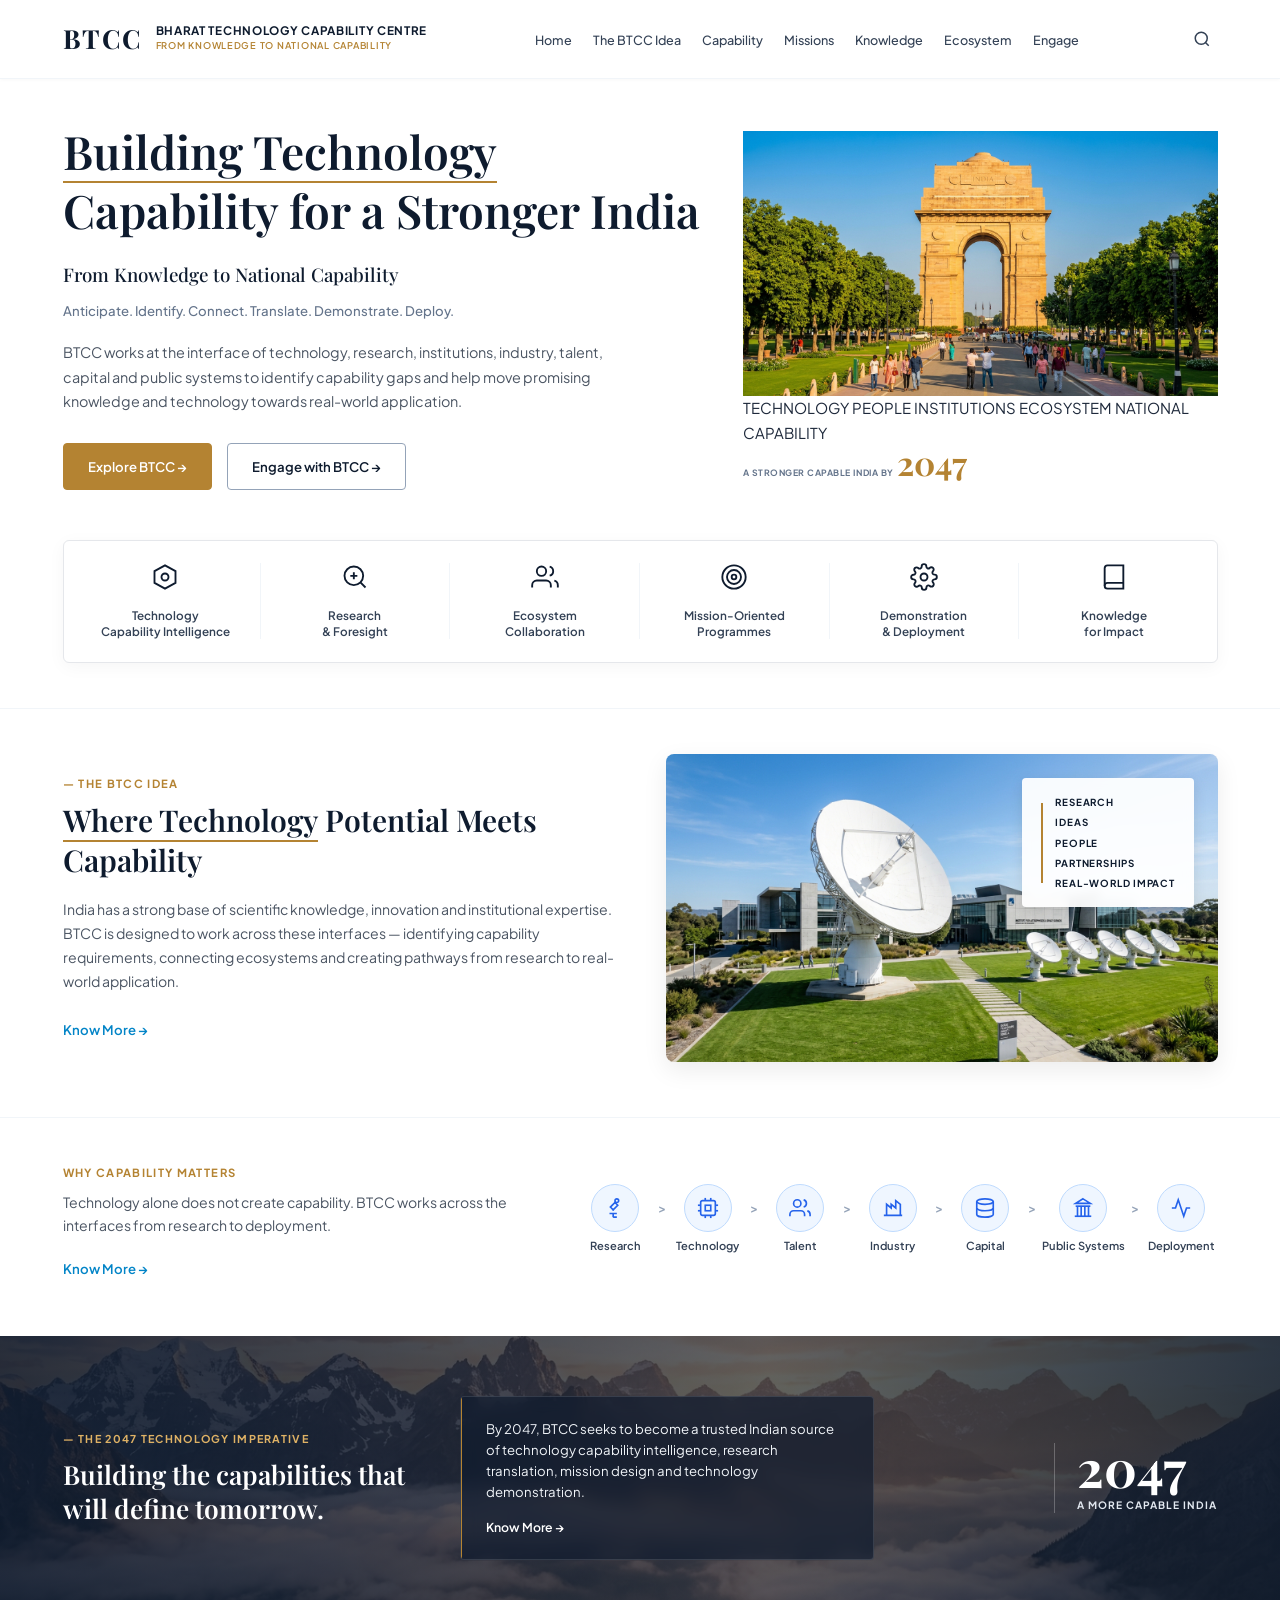
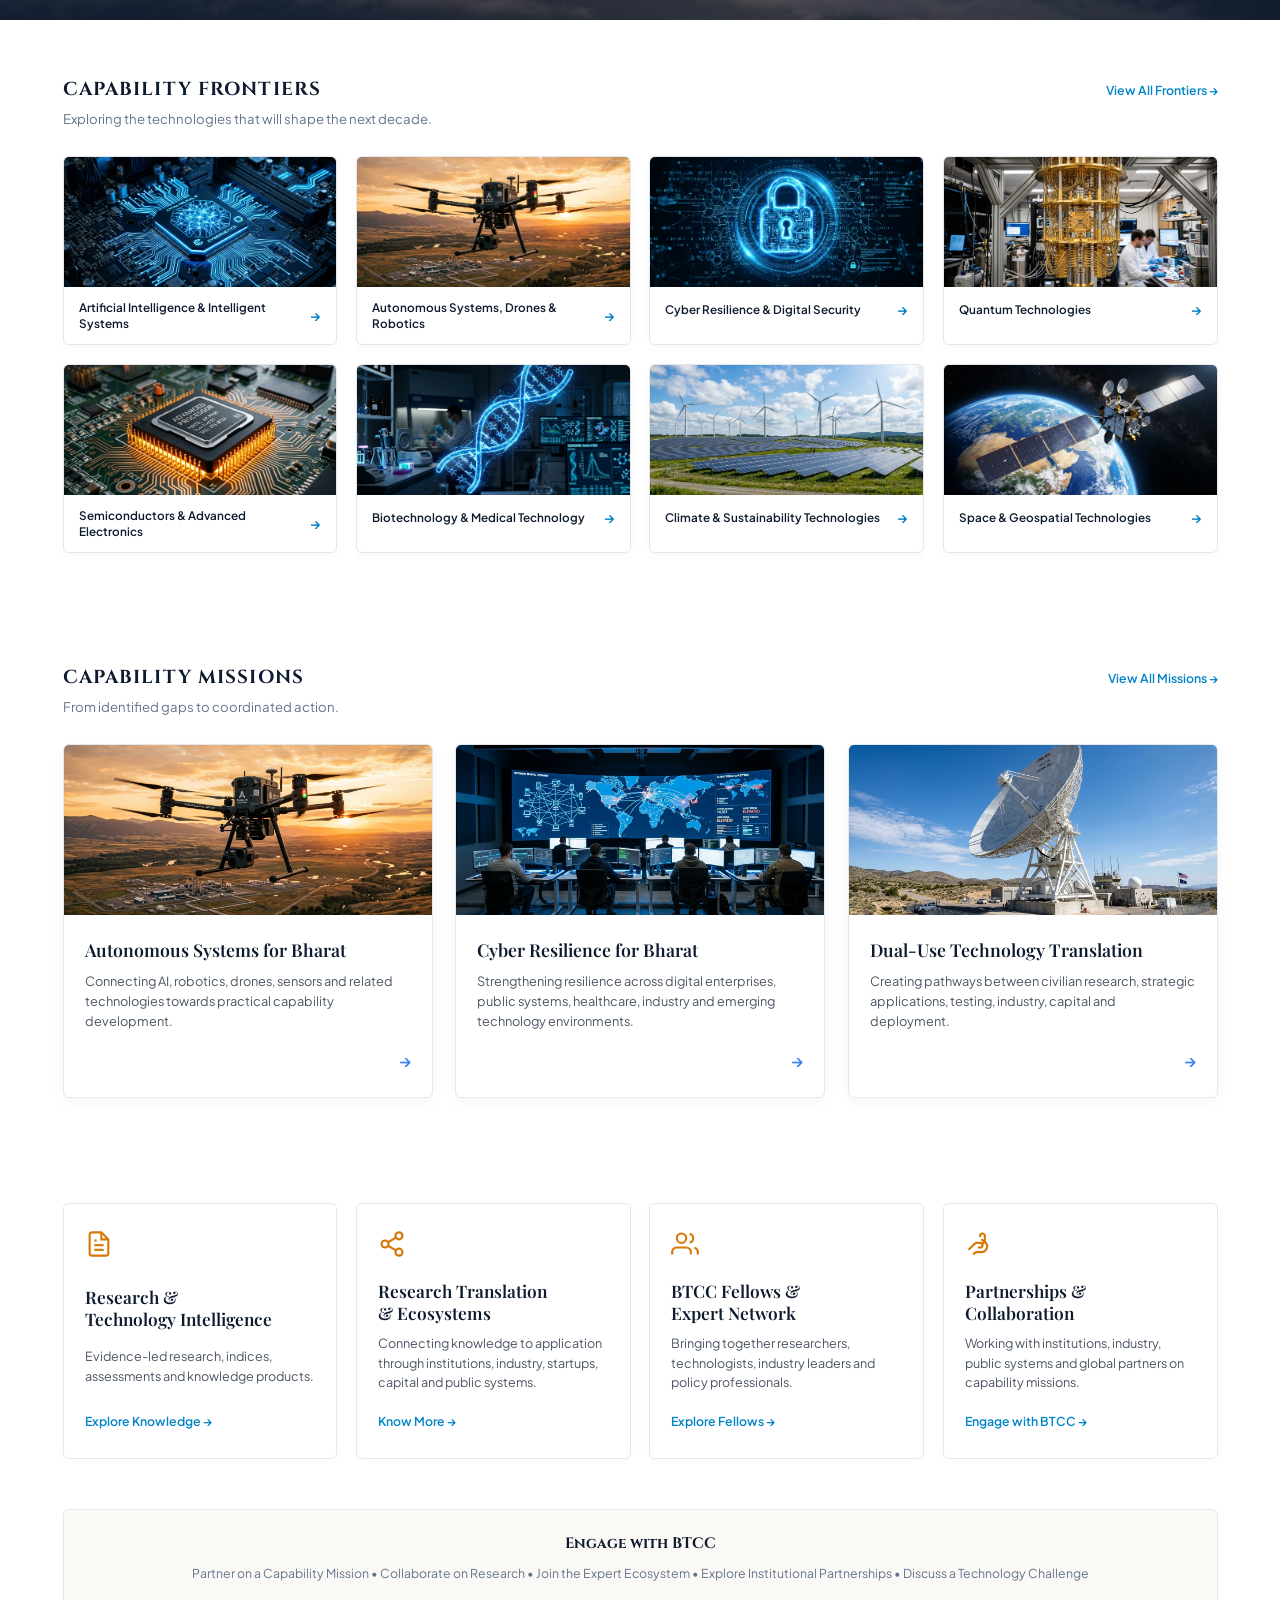
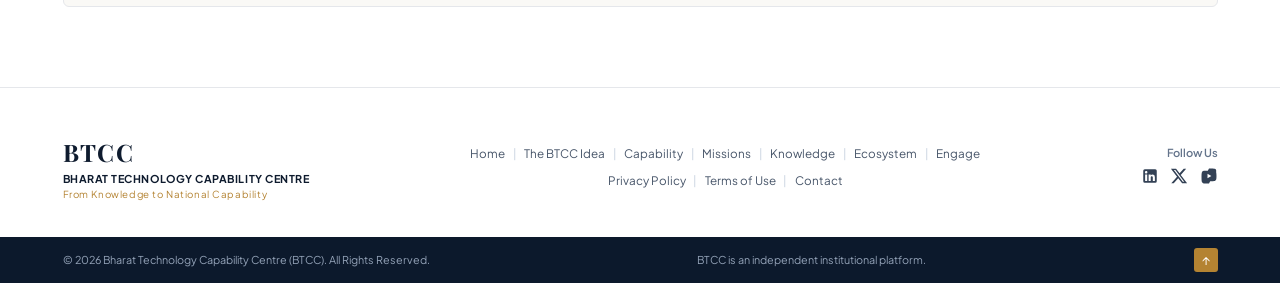
==== index.html @ 55f119c6 "seperate css files for all pages" ====
<!DOCTYPE html>
<html lang="en">
<head>
  <meta charset="UTF-8">
  <meta name="viewport" content="width=device-width, initial-scale=1.0">
  <title>Bharat Technology Capability Centre (BTCC) | From Knowledge to National Capability</title>
  
  <!-- Curated Institutional Typography matching reference theme -->
  <link rel="preconnect" href="https://fonts.googleapis.com">
  <link rel="preconnect" href="https://fonts.gstatic.com" crossorigin>
  <link href="https://fonts.googleapis.com/css2?family=Cinzel:wght@500;600;700&family=Playfair+Display:ital,wght@0,500;0,600;0,700;1,400&family=Plus+Jakarta+Sans:wght@300;400;500;600;700&display=swap" rel="stylesheet">
  
  <link rel="stylesheet" href="common.css">
  <link rel="stylesheet" href="home.css">
</head>
<body>


  <!-- Clean White Header matching reference -->
  <header class="theme-header" id="header">
    <div class="site-container header-layout">
      
      <!-- Brand Logo Left -->
      <a href="#hero" class="brand-box" aria-label="BTCC Home">
        <div class="brand-monogram">BTCC</div>
        <div class="brand-meta">
          <span class="meta-title">BHARAT TECHNOLOGY CAPABILITY CENTRE</span>
          <span class="meta-sub">FROM KNOWLEDGE TO NATIONAL CAPABILITY</span>
        </div>
      </a>

      <!-- Center Navigation -->
      <nav class="center-nav" aria-label="Main Navigation">
        <ul class="nav-links-row">
          <li><a href="index.html" class="theme-nav-item active">Home</a></li>
          <li><a href="idea.html" class="theme-nav-item">The BTCC Idea</a></li>
          <li><a href="capability.html" class="theme-nav-item">Capability</a></li>
          <li><a href="missions.html" class="theme-nav-item">Missions</a></li>
          <li><a href="knowledge.html" class="theme-nav-item">Knowledge</a></li>
          <li><a href="ecosystem.html" class="theme-nav-item">Ecosystem</a></li>
          <li><a href="engage.html" class="theme-nav-item">Engage</a></li>
        </ul>
      </nav>

      <!-- Search Trigger Icon Right -->
      <div class="header-search-icon" id="search-btn" title="Search">
        <svg width="18" height="18" viewBox="0 0 24 24" fill="none" stroke="currentColor" stroke-width="2"><circle cx="11" cy="11" r="8"></circle><line x1="21" y1="21" x2="16.65" y2="16.65"></line></svg>
      </div>

      <!-- Mobile Hamburger -->
      <button class="menu-hamburger" id="menu-hamburger" aria-label="Toggle menu">
        <span></span><span></span><span></span>
      </button>

    </div>
  </header>

  <!-- Mobile Drawer -->
  <div class="theme-mobile-drawer" id="mobile-drawer">
    <div class="drawer-header">
      <span class="drawer-logo">BTCC</span>
      <button class="drawer-close" id="drawer-close">&times;</button>
    </div>
    <ul class="drawer-nav">
      <li><a href="index.html">Home</a></li>
      <li><a href="idea.html">The BTCC Idea</a></li>
      <li><a href="capability.html">Capability</a></li>
      <li><a href="missions.html">Missions</a></li>
      <li><a href="knowledge.html">Knowledge</a></li>
      <li><a href="ecosystem.html">Ecosystem</a></li>
      <li><a href="engage.html">Engage</a></li>
    </ul>
  </div>

  <main>

    <!-- ================================================================= -->
    <!-- HERO SECTION (matching reference layout with India Gate visual) -->
    <!-- ================================================================= -->
    <section class="theme-hero" id="hero">
      <div class="site-container hero-split-grid">
        
        <!-- Left Hero Copy -->
        <div class="hero-left-pane">
          <h1 class="hero-title-main">
            <span class="title-line-underlined">Building Technology</span>
            <span class="title-line-second">Capability for a Stronger India</span>
          </h1>

          <div class="hero-theme-subtitle">
            From Knowledge to National Capability
          </div>

          <div class="hero-theme-verbs">
            Anticipate. Identify. Connect. Translate. Demonstrate. Deploy.
          </div>

          <p class="hero-theme-copy">
            BTCC works at the interface of technology, research, institutions, industry, talent, capital and public systems to identify capability gaps and help move promising knowledge and technology towards real-world application.
          </p>

          <div class="hero-theme-buttons">
            <a href="#btcc-idea" class="btn-theme-gold">Explore BTCC &rarr;</a>
            <a href="#engage" class="btn-theme-outline">Engage with BTCC &rarr;</a>
          </div>
        </div>

        <!-- Right Hero Monument with 2047 Badge Overlay -->
        <div class="hero-right-pane">
          <div class="monument-image-wrapper">
            <img src="assets/hero_india_gate.jpg" alt="India Gate New Delhi in warm sunlight" class="monument-img" />
            
            <!-- Exact overlay from screenshot -->
            <div class="monument-stat-overlay">
              <div class="stat-pillars-col">
                <span>TECHNOLOGY</span>
                <span>PEOPLE</span>
                <span>INSTITUTIONS</span>
                <span>ECOSYSTEM</span>
                <span>NATIONAL CAPABILITY</span>
              </div>
              <div class="stat-gold-divider"></div>
              <div class="stat-2047-col">
                <span class="stat-sub-text">A STRONGER CAPABLE INDIA BY</span>
                <span class="stat-year-number">2047</span>
              </div>
            </div>

          </div>
        </div>

      </div>
    </section>

    <!-- ================================================================= -->
    <!-- 6 ICON PILLARS STRIP (White card strip below hero) -->
    <!-- ================================================================= -->
    <section class="pillars-strip-section">
      <div class="site-container">
        <div class="pillars-strip-card">
          
          <div class="strip-node">
            <div class="node-icon">
              <!-- Hexagon Intelligence Icon -->
              <svg width="28" height="28" viewBox="0 0 24 24" fill="none" stroke="currentColor" stroke-width="1.6"><polygon points="12 2 21 7 21 17 12 22 3 17 3 7 12 2"></polygon><circle cx="12" cy="12" r="3"></circle></svg>
            </div>
            <div class="node-caption">Technology<br>Capability Intelligence</div>
          </div>

          <div class="strip-node">
            <div class="node-icon">
              <!-- Search & Foresight Icon -->
              <svg width="28" height="28" viewBox="0 0 24 24" fill="none" stroke="currentColor" stroke-width="1.6"><circle cx="11" cy="11" r="8"></circle><line x1="21" y1="21" x2="16.65" y2="16.65"></line><path d="M11 8v6M8 11h6"></path></svg>
            </div>
            <div class="node-caption">Research<br>&amp; Foresight</div>
          </div>

          <div class="strip-node">
            <div class="node-icon">
              <!-- Ecosystem Collaboration Icon -->
              <svg width="28" height="28" viewBox="0 0 24 24" fill="none" stroke="currentColor" stroke-width="1.6"><path d="M17 21v-2a4 4 0 0 0-4-4H5a4 4 0 0 0-4 4v2"></path><circle cx="9" cy="7" r="4"></circle><path d="M23 21v-2a4 4 0 0 0-3-3.87"></path><path d="M16 3.13a4 4 0 0 1 0 7.75"></path></svg>
            </div>
            <div class="node-caption">Ecosystem<br>Collaboration</div>
          </div>

          <div class="strip-node">
            <div class="node-icon">
              <!-- Mission-Oriented Icon -->
              <svg width="28" height="28" viewBox="0 0 24 24" fill="none" stroke="currentColor" stroke-width="1.6"><circle cx="12" cy="12" r="10"></circle><circle cx="12" cy="12" r="6"></circle><circle cx="12" cy="12" r="2"></circle></svg>
            </div>
            <div class="node-caption">Mission-Oriented<br>Programmes</div>
          </div>

          <div class="strip-node">
            <div class="node-icon">
              <!-- Demonstration & Deployment Icon -->
              <svg width="28" height="28" viewBox="0 0 24 24" fill="none" stroke="currentColor" stroke-width="1.6"><circle cx="12" cy="12" r="3"></circle><path d="M19.4 15a1.65 1.65 0 0 0 .33 1.82l.06.06a2 2 0 0 1 0 2.83 2 2 0 0 1-2.83 0l-.06-.06a1.65 1.65 0 0 0-1.82-.33 1.65 1.65 0 0 0-1 1.51V21a2 2 0 0 1-2 2 2 2 0 0 1-2-2v-.09A1.65 1.65 0 0 0 9 19.4a1.65 1.65 0 0 0-1.82.33l-.06.06a2 2 0 0 1-2.83 0 2 2 0 0 1 0-2.83l.06-.06a1.65 1.65 0 0 0 .33-1.82 1.65 1.65 0 0 0-1.51-1H3a2 2 0 0 1-2-2 2 2 0 0 1 2-2h.09A1.65 1.65 0 0 0 4.6 9a1.65 1.65 0 0 0-.33-1.82l-.06-.06a2 2 0 0 1 0-2.83 2 2 0 0 1 2.83 0l.06.06a1.65 1.65 0 0 0 1.82.33H9a1.65 1.65 0 0 0 1-1.51V3a2 2 0 0 1 2-2 2 2 0 0 1 2 2v.09a1.65 1.65 0 0 0 1 1.51 1.65 1.65 0 0 0 1.82-.33l.06-.06a2 2 0 0 1 2.83 0 2 2 0 0 1 0 2.83l-.06.06a1.65 1.65 0 0 0-.33 1.82V9a1.65 1.65 0 0 0 1.51 1H21a2 2 0 0 1 2 2 2 2 0 0 1-2 2h-.09a1.65 1.65 0 0 0-1.51 1z"></path></svg>
            </div>
            <div class="node-caption">Demonstration<br>&amp; Deployment</div>
          </div>

          <div class="strip-node">
            <div class="node-icon">
              <!-- Knowledge for Impact Icon -->
              <svg width="28" height="28" viewBox="0 0 24 24" fill="none" stroke="currentColor" stroke-width="1.6"><path d="M4 19.5A2.5 2.5 0 0 1 6.5 17H20"></path><path d="M6.5 2H20v20H6.5A2.5 2.5 0 0 1 4 19.5v-15A2.5 2.5 0 0 1 6.5 2z"></path></svg>
            </div>
            <div class="node-caption">Knowledge<br>for Impact</div>
          </div>

        </div>
      </div>
    </section>

    <!-- ================================================================= -->
    <!-- THE BTCC IDEA (matching reference layout with Observatory image) -->
    <!-- ================================================================= -->
    <section class="theme-idea-section" id="btcc-idea">
      <div class="site-container idea-split-grid">
        
        <div class="idea-text-side">
          <div class="theme-section-tag">— THE BTCC IDEA</div>
          
          <h2 class="idea-heading">
            <span class="idea-heading-underlined">Where Technology</span> Potential Meets Capability
          </h2>

          <p class="idea-description">
            India has a strong base of scientific knowledge, innovation and institutional expertise. BTCC is designed to work across these interfaces — identifying capability requirements, connecting ecosystems and creating pathways from research to real-world application.
          </p>

          <a href="#why-capability-matters" class="link-know-more">Know More &rarr;</a>
        </div>

        <div class="idea-visual-side">
          <div class="observatory-wrapper">
            <img src="assets/idea_observatory.jpg" alt="Research observatory satellite dish" class="observatory-img" />
            
            <div class="observatory-labels-card">
              <div class="labels-gold-line"></div>
              <div class="labels-list">
                <span>RESEARCH</span>
                <span>IDEAS</span>
                <span>PEOPLE</span>
                <span>PARTNERSHIPS</span>
                <span>REAL-WORLD IMPACT</span>
              </div>
            </div>

          </div>
        </div>

      </div>
    </section>

    <!-- ================================================================= -->
    <!-- WHY CAPABILITY MATTERS & THE CAPABILITY CHAIN -->
    <!-- ================================================================= -->
    <section class="theme-capability-matters" id="why-capability-matters">
      <div class="site-container matters-split-grid">
        
        <div class="matters-left-side">
          <div class="theme-section-tag">WHY CAPABILITY MATTERS</div>
          <p class="matters-statement">
            Technology alone does not create capability. BTCC works across the interfaces from research to deployment.
          </p>
          <a href="#imperative-2047" class="link-know-more">Know More &rarr;</a>
        </div>

        <div class="matters-right-side">
          <div class="capability-chain-row">
            
            <div class="chain-circle-item">
              <div class="circle-badge">
                <!-- Research Microscope -->
                <svg width="22" height="22" viewBox="0 0 24 24" fill="none" stroke="#2563EB" stroke-width="1.8"><path d="M6 18h8M10 22h4M10 18v4M9 14h2M12 6l3 3-5 5-3-3 5-5z"></path><circle cx="14" cy="4" r="2"></circle></svg>
              </div>
              <span class="circle-label">Research</span>
            </div>

            <div class="chain-chevron">&gt;</div>

            <div class="chain-circle-item">
              <div class="circle-badge">
                <!-- Technology Chip -->
                <svg width="22" height="22" viewBox="0 0 24 24" fill="none" stroke="#2563EB" stroke-width="1.8"><rect x="4" y="4" width="16" height="16" rx="2"></rect><rect x="9" y="9" width="6" height="6"></rect><line x1="9" y1="1" x2="9" y2="4"></line><line x1="15" y1="1" x2="15" y2="4"></line><line x1="9" y1="20" x2="9" y2="23"></line><line x1="15" y1="20" x2="15" y2="23"></line><line x1="20" y1="9" x2="23" y2="9"></line><line x1="20" y1="15" x2="23" y2="15"></line><line x1="1" y1="9" x2="4" y2="9"></line><line x1="1" y1="15" x2="4" y2="15"></line></svg>
              </div>
              <span class="circle-label">Technology</span>
            </div>

            <div class="chain-chevron">&gt;</div>

            <div class="chain-circle-item">
              <div class="circle-badge">
                <!-- Talent Group -->
                <svg width="22" height="22" viewBox="0 0 24 24" fill="none" stroke="#2563EB" stroke-width="1.8"><path d="M17 21v-2a4 4 0 0 0-4-4H5a4 4 0 0 0-4 4v2"></path><circle cx="9" cy="7" r="4"></circle><path d="M23 21v-2a4 4 0 0 0-3-3.87"></path><path d="M16 3.13a4 4 0 0 1 0 7.75"></path></svg>
              </div>
              <span class="circle-label">Talent</span>
            </div>

            <div class="chain-chevron">&gt;</div>

            <div class="chain-circle-item">
              <div class="circle-badge">
                <!-- Industry Factory -->
                <svg width="22" height="22" viewBox="0 0 24 24" fill="none" stroke="#2563EB" stroke-width="1.8"><path d="M2 20h20M5 20V8l5 4V8l5 4V4l5 4v12"></path></svg>
              </div>
              <span class="circle-label">Industry</span>
            </div>

            <div class="chain-chevron">&gt;</div>

            <div class="chain-circle-item">
              <div class="circle-badge">
                <!-- Capital Coins -->
                <svg width="22" height="22" viewBox="0 0 24 24" fill="none" stroke="#2563EB" stroke-width="1.8"><ellipse cx="12" cy="5" rx="9" ry="3"></ellipse><path d="M21 12c0 1.66-4 3-9 3s-9-1.34-9-3"></path><path d="M3 5v14c0 1.66 4 3 9 3s9-1.34 9-3V5"></path></svg>
              </div>
              <span class="circle-label">Capital</span>
            </div>

            <div class="chain-chevron">&gt;</div>

            <div class="chain-circle-item">
              <div class="circle-badge">
                <!-- Public Systems Pillars -->
                <svg width="22" height="22" viewBox="0 0 24 24" fill="none" stroke="#2563EB" stroke-width="1.8"><line x1="3" y1="21" x2="21" y2="21"></line><line x1="4" y1="10" x2="20" y2="10"></line><polygon points="12 2 20 7 4 7"></polygon><line x1="6" y1="10" x2="6" y2="21"></line><line x1="10" y1="10" x2="10" y2="21"></line><line x1="14" y1="10" x2="14" y2="21"></line><line x1="18" y1="10" x2="18" y2="21"></line></svg>
              </div>
              <span class="circle-label">Public Systems</span>
            </div>

            <div class="chain-chevron">&gt;</div>

            <div class="chain-circle-item">
              <div class="circle-badge">
                <!-- Deployment Growth -->
                <svg width="22" height="22" viewBox="0 0 24 24" fill="none" stroke="#2563EB" stroke-width="1.8"><path d="M22 12h-4l-3 9L9 3l-3 9H2"></path></svg>
              </div>
              <span class="circle-label">Deployment</span>
            </div>

          </div>
        </div>

      </div>
    </section>

    <!-- ================================================================= -->
    <!-- THE 2047 TECHNOLOGY IMPERATIVE BANNER (Mountain Panorama) -->
    <!-- ================================================================= -->
    <section class="theme-imperative-banner" id="imperative-2047" style="background-image: url('assets/mountain_horizon.jpg');">
      <div class="banner-dark-overlay"></div>
      
      <div class="site-container imperative-banner-content">
        
        <div class="banner-left-content">
          <div class="banner-tag">— THE 2047 TECHNOLOGY IMPERATIVE</div>
          <h2 class="banner-heading">
            Building the capabilities that will define tomorrow.
          </h2>
        </div>

        <div class="banner-center-card">
          <div class="card-gold-accent"></div>
          <div class="card-text-inner">
            <p>
              By 2047, BTCC seeks to become a trusted Indian source of technology capability intelligence, research translation, mission design and technology demonstration.
            </p>
            <a href="#capability-frontiers" class="banner-know-more">Know More &rarr;</a>
          </div>
        </div>

        <div class="banner-right-stat">
          <div class="stat-vertical-sep"></div>
          <div class="stat-text-box">
            <div class="big-2047">2047</div>
            <div class="sub-2047">A MORE CAPABLE INDIA</div>
          </div>
        </div>

      </div>
    </section>

    <!-- ================================================================= -->
    <!-- CAPABILITY FRONTIERS (8 Horizontal Cards matching reference) -->
    <!-- ================================================================= -->
    <section class="theme-frontiers-section" id="capability-frontiers">
      <div class="site-container">
        
        <div class="section-title-row">
          <div>
            <h2 class="section-main-title">CAPABILITY FRONTIERS</h2>
            <div class="section-main-subtitle">Exploring the technologies that will shape the next decade.</div>
          </div>
          <a href="#capability-missions" class="view-all-link">View All Frontiers &rarr;</a>
        </div>

        <div class="frontiers-scroll-grid">
          
          <div class="frontier-thumb-card">
            <div class="thumb-frame">
              <img src="assets/frontier_ai.jpg" alt="AI & Intelligent Systems" />
            </div>
            <a href="#engage" class="thumb-title">
              <span>Artificial Intelligence &amp; Intelligent Systems</span>
              <span class="arr">&rarr;</span>
            </a>
          </div>

          <div class="frontier-thumb-card">
            <div class="thumb-frame">
              <img src="assets/mission_drone.jpg" alt="Autonomous Systems, Drones & Robotics" />
            </div>
            <a href="#engage" class="thumb-title">
              <span>Autonomous Systems, Drones &amp; Robotics</span>
              <span class="arr">&rarr;</span>
            </a>
          </div>

          <div class="frontier-thumb-card">
            <div class="thumb-frame">
              <img src="assets/frontier_cyber.jpg" alt="Cyber Resilience & Digital Security" />
            </div>
            <a href="#engage" class="thumb-title">
              <span>Cyber Resilience &amp; Digital Security</span>
              <span class="arr">&rarr;</span>
            </a>
          </div>

          <div class="frontier-thumb-card">
            <div class="thumb-frame">
              <img src="assets/frontier_quantum.jpg" alt="Quantum Technologies" />
            </div>
            <a href="#engage" class="thumb-title">
              <span>Quantum Technologies</span>
              <span class="arr">&rarr;</span>
            </a>
          </div>

          <div class="frontier-thumb-card">
            <div class="thumb-frame">
              <img src="assets/frontier_semiconductor.jpg" alt="Semiconductors & Advanced Electronics" />
            </div>
            <a href="#engage" class="thumb-title">
              <span>Semiconductors &amp; Advanced Electronics</span>
              <span class="arr">&rarr;</span>
            </a>
          </div>

          <div class="frontier-thumb-card">
            <div class="thumb-frame">
              <img src="assets/frontier_biotech.jpg" alt="Biotechnology & Medical Technology" />
            </div>
            <a href="#engage" class="thumb-title">
              <span>Biotechnology &amp; Medical Technology</span>
              <span class="arr">&rarr;</span>
            </a>
          </div>

          <div class="frontier-thumb-card">
            <div class="thumb-frame">
              <img src="assets/frontier_climate.jpg" alt="Climate & Sustainability Technologies" />
            </div>
            <a href="#engage" class="thumb-title">
              <span>Climate &amp; Sustainability Technologies</span>
              <span class="arr">&rarr;</span>
            </a>
          </div>

          <div class="frontier-thumb-card">
            <div class="thumb-frame">
              <img src="assets/frontier_space.jpg" alt="Space & Geospatial Technologies" />
            </div>
            <a href="#engage" class="thumb-title">
              <span>Space &amp; Geospatial Technologies</span>
              <span class="arr">&rarr;</span>
            </a>
          </div>

        </div>

      </div>
    </section>

    <!-- ================================================================= -->
    <!-- CAPABILITY MISSIONS (3 Photo Cards matching reference) -->
    <!-- ================================================================= -->
    <section class="theme-missions-section" id="capability-missions">
      <div class="site-container">
        
        <div class="section-title-row">
          <div>
            <h2 class="section-main-title">CAPABILITY MISSIONS</h2>
            <div class="section-main-subtitle">From identified gaps to coordinated action.</div>
          </div>
          <a href="#engage" class="view-all-link">View All Missions &rarr;</a>
        </div>

        <div class="missions-trio-grid">
          
          <div class="mission-large-card">
            <div class="mission-card-image">
              <img src="assets/mission_drone.jpg" alt="Autonomous Systems for Bharat" />
            </div>
            <div class="mission-card-content">
              <h3 class="mission-card-title">Autonomous Systems for Bharat</h3>
              <p class="mission-card-text">
                Connecting AI, robotics, drones, sensors and related technologies towards practical capability development.
              </p>
              <div class="mission-card-arrow">&rarr;</div>
            </div>
          </div>

          <div class="mission-large-card">
            <div class="mission-card-image">
              <img src="assets/mission_cyber.jpg" alt="Cyber Resilience for Bharat" />
            </div>
            <div class="mission-card-content">
              <h3 class="mission-card-title">Cyber Resilience for Bharat</h3>
              <p class="mission-card-text">
                Strengthening resilience across digital enterprises, public systems, healthcare, industry and emerging technology environments.
              </p>
              <div class="mission-card-arrow">&rarr;</div>
            </div>
          </div>

          <div class="mission-large-card">
            <div class="mission-card-image">
              <img src="assets/mission_dual_use.jpg" alt="Dual-Use Technology Translation" />
            </div>
            <div class="mission-card-content">
              <h3 class="mission-card-title">Dual-Use Technology Translation</h3>
              <p class="mission-card-text">
                Creating pathways between civilian research, strategic applications, testing, industry, capital and deployment.
              </p>
              <div class="mission-card-arrow">&rarr;</div>
            </div>
          </div>

        </div>

      </div>
    </section>

    <!-- ================================================================= -->
    <!-- 4 INSTITUTIONAL FEATURE CARDS (Bottom White Cards matching reference) -->
    <!-- ================================================================= -->
    <section class="theme-four-features-section" id="research-intelligence">
      <div class="site-container">
        <div class="four-features-grid">
          
          <div class="feature-box">
            <div class="feature-icon">
              <!-- Document Icon -->
              <svg width="28" height="28" viewBox="0 0 24 24" fill="none" stroke="#D97706" stroke-width="1.8"><path d="M14 2H6a2 2 0 0 0-2 2v16a2 2 0 0 0 2 2h12a2 2 0 0 0 2-2V8z"></path><polyline points="14 2 14 8 20 8"></polyline><line x1="16" y1="13" x2="8" y2="13"></line><line x1="16" y1="17" x2="8" y2="17"></line><polyline points="10 9 9 9 8 9"></polyline></svg>
            </div>
            <h3 class="feature-title">Research &amp;<br>Technology Intelligence</h3>
            <p class="feature-desc">Evidence-led research, indices, assessments and knowledge products.</p>
            <a href="#engage" class="feature-link">Explore Knowledge &rarr;</a>
          </div>

          <div class="feature-box">
            <div class="feature-icon">
              <!-- Network Icon -->
              <svg width="28" height="28" viewBox="0 0 24 24" fill="none" stroke="#D97706" stroke-width="1.8"><circle cx="18" cy="5" r="3"></circle><circle cx="6" cy="12" r="3"></circle><circle cx="18" cy="19" r="3"></circle><line x1="8.59" y1="13.51" x2="15.42" y2="17.49"></line><line x1="15.41" y1="6.51" x2="8.59" y2="10.49"></line></svg>
            </div>
            <h3 class="feature-title">Research Translation<br>&amp; Ecosystems</h3>
            <p class="feature-desc">Connecting knowledge to application through institutions, industry, startups, capital and public systems.</p>
            <a href="#engage" class="feature-link">Know More &rarr;</a>
          </div>

          <div class="feature-box" id="fellows">
            <div class="feature-icon">
              <!-- Fellows Group Icon -->
              <svg width="28" height="28" viewBox="0 0 24 24" fill="none" stroke="#D97706" stroke-width="1.8"><path d="M17 21v-2a4 4 0 0 0-4-4H5a4 4 0 0 0-4 4v2"></path><circle cx="9" cy="7" r="4"></circle><path d="M23 21v-2a4 4 0 0 0-3-3.87"></path><path d="M16 3.13a4 4 0 0 1 0 7.75"></path></svg>
            </div>
            <h3 class="feature-title">BTCC Fellows &amp;<br>Expert Network</h3>
            <p class="feature-desc">Bringing together researchers, technologists, industry leaders and policy professionals.</p>
            <a href="#engage" class="feature-link">Explore Fellows &rarr;</a>
          </div>

          <div class="feature-box" id="partnerships">
            <div class="feature-icon">
              <!-- Handshake Icon -->
              <svg width="28" height="28" viewBox="0 0 24 24" fill="none" stroke="#D97706" stroke-width="1.8"><path d="M11 15h2a2 2 0 1 0 0-4h-3c-.6 0-1.1.2-1.4.6L3 17"></path><path d="m7 21 1.6-1.4c.3-.4.8-.6 1.4-.6h4c2.8 0 5-2.2 5-5v0c0-1.7-.8-3.2-2.2-4.1L14 8"></path><path d="m15 12 1.4-1.4c.4-.3.6-.8.6-1.4V5a2 2 0 1 0-4 0v1"></path></svg>
            </div>
            <h3 class="feature-title">Partnerships &amp;<br>Collaboration</h3>
            <p class="feature-desc">Working with institutions, industry, public systems and global partners on capability missions.</p>
            <a href="#engage" class="feature-link">Engage with BTCC &rarr;</a>
          </div>

        </div>
      </div>
    </section>

    <!-- Institutional Engagement Anchor -->
    <section id="engage" class="site-container engage-anchor-section">
      <div class="engage-anchor-card">
        <h3 class="engage-anchor-title">Engage with BTCC</h3>
        <p class="engage-anchor-sub">Partner on a Capability Mission • Collaborate on Research • Join the Expert Ecosystem • Explore Institutional Partnerships • Discuss a Technology Challenge</p>
      </div>
    </section>

  </main>

  <!-- ================================================================= -->
  <!-- MASTER FOOTER matching reference design -->
  <!-- ================================================================= -->
  <footer class="theme-footer">
    
    <div class="site-container footer-main-body">
      
      <!-- Footer Brand Left -->
      <div class="footer-left-col">
        <div class="footer-logo">BTCC</div>
        <div class="footer-name">BHARAT TECHNOLOGY CAPABILITY CENTRE</div>
        <div class="footer-tag">From Knowledge to National Capability</div>
      </div>

      <!-- Footer Nav Center -->
      <div class="footer-center-col">
        <div class="footer-links-row-top">
          <a href="index.html">Home</a>
          <span class="sep">|</span>
          <a href="idea.html">The BTCC Idea</a>
          <span class="sep">|</span>
          <a href="capability.html">Capability</a>
          <span class="sep">|</span>
          <a href="missions.html">Missions</a>
          <span class="sep">|</span>
          <a href="knowledge.html">Knowledge</a>
          <span class="sep">|</span>
          <a href="ecosystem.html">Ecosystem</a>
          <span class="sep">|</span>
          <a href="engage.html">Engage</a>
        </div>
        <div class="footer-links-row-sub">
          <a href="#hero">Privacy Policy</a>
          <span class="sep">|</span>
          <a href="#hero">Terms of Use</a>
          <span class="sep">|</span>
          <a href="#engage">Contact</a>
        </div>
      </div>

      <!-- Follow Us Right -->
      <div class="footer-right-col">
        <span class="follow-label">Follow Us</span>
        <div class="social-icons-row">
          <a href="#" aria-label="LinkedIn"><svg width="18" height="18" viewBox="0 0 24 24" fill="currentColor"><path d="M19 3a2 2 0 0 1 2 2v14a2 2 0 0 1-2 2H5a2 2 0 0 1-2-2V5a2 2 0 0 1 2-2h14m-.5 15.5v-5.3a3.26 3.26 0 0 0-3.26-3.26c-.85 0-1.84.52-2.28 1.3v-1.11h-2.79v8.37h2.79v-4.93c0-.77.62-1.4 1.39-1.4a1.4 1.4 0 0 1 1.4 1.4v4.93h2.75M6.88 8.56a1.68 1.68 0 0 0 1.68-1.68c0-.93-.75-1.69-1.68-1.69a1.69 1.69 0 0 0-1.69 1.69c0 .93.76 1.68 1.69 1.68m1.39 9.94v-8.37H5.5v8.37h2.77z"/></svg></a>
          <a href="#" aria-label="X"><svg width="18" height="18" viewBox="0 0 24 24" fill="currentColor"><path d="M18.244 2.25h3.308l-7.227 8.26 8.502 11.24H16.17l-5.214-6.817L4.99 21.75H1.68l7.73-8.835L1.254 2.25H8.08l4.713 6.231zm-1.161 17.52h1.833L7.084 4.126H5.117z"/></svg></a>
          <a href="#" aria-label="YouTube"><svg width="18" height="18" viewBox="0 0 24 24" fill="currentColor"><path d="M10 15l5.19-3L10 9v6m11.56-7.83c.13.47.22 1.1.28 1.9.07.8.1 1.49.1 2.09L22 12c0 2.19-.16 3.8-.44 4.83-.25.9-.83 1.48-1.73 1.73-.47.13-1.33.22-2.65.28-1.3.07-2.49.1-3.59.1L12 22c-4.19 0-6.8-.16-7.83-.44-.9-.25-1.48-.83-1.73-1.73-.13-.47-.22-1.1-.28-1.9-.07-.8-.1-1.49-.1-2.09L2 12c0-2.19.16-3.8.44-4.83.25-.9.83-1.48 1.73-1.73.47-.13 1.33-.22 2.65-.28 1.3-.07 2.49-.1 3.59-.1L12 2c4.19 0 6.8.16 7.83.44.9.25 1.48.83 1.73 1.73z"/></svg></a>
        </div>
      </div>

    </div>

    <!-- Dark Bottom Strip matching reference -->
    <div class="footer-dark-strip">
      <div class="site-container dark-strip-inner">
        <div class="copyright-tag">&copy; 2026 Bharat Technology Capability Centre (BTCC). All Rights Reserved.</div>
        <div class="disclaimer-tag">BTCC is an independent institutional platform.</div>
        <button id="back-top" class="scroll-up-btn" aria-label="Back to top">&uarr;</button>
      </div>
    </div>

  </footer>

  <script src="script.js"></script>
</body>
</html>
---- common.css ----
/* ==========================================================================
   BHARAT TECHNOLOGY CAPABILITY CENTRE (BTCC)
   common.css — Global Institutional Design System, Header, and Footer
   ========================================================================== */

:root {
  --primary-navy: #0e1b2e;
  --secondary-navy: #152744;
  --accent-gold: #b48332;
  --accent-gold-dark: #996c22;
  --accent-gold-light: #dfb265;
  
  --bg-page: #ffffff;
  --bg-soft-ivory: #faf9f6;
  --bg-card: #ffffff;
  --bg-dark-footer: #0c192c;

  --text-dark: #1e293b;
  --text-muted: #4b5563;
  --text-light-muted: #6b7280;
  --text-blue-link: #0284c7;

  --border-light: #e5e7eb;
  --border-subtle: #f0f2f5;

  --font-serif: 'Playfair Display', Georgia, serif;
  --font-display: 'Cinzel', 'Playfair Display', serif;
  --font-sans: 'Plus Jakarta Sans', -apple-system, BlinkMacSystemFont, 'Segoe UI', Roboto, sans-serif;

  --site-max-w: 1200px;
}

*, *::before, *::after {
  box-sizing: border-box;
  margin: 0;
  padding: 0;
}

html {
  font-size: 15px;
  scroll-behavior: smooth;
  -webkit-font-smoothing: antialiased;
}

body {
  font-family: var(--font-sans);
  color: var(--text-dark);
  background-color: var(--bg-page);
  line-height: 1.65;
  overflow-x: hidden;
}

a {
  color: inherit;
  text-decoration: none;
  transition: all 0.2s ease;
}

img {
  display: block;
  max-width: 100%;
}

ul, ol {
  list-style: none;
}

button {
  font-family: inherit;
  background: none;
  border: none;
  cursor: pointer;
}

.site-container {
  width: 100%;
  max-width: var(--site-max-w);
  margin-left: auto;
  margin-right: auto;
  padding-left: 1.5rem;
  padding-right: 1.5rem;
}

/* --------------------------------------------------------------------------
   TYPOGRAPHY & SECTION UTILITIES
   -------------------------------------------------------------------------- */
.section-padded {
  padding: 4.5rem 0;
}

.section-padded-sm {
  padding: 3rem 0;
}

.section-title-wrapper {
  text-align: center;
  margin-bottom: 2.5rem;
}

.pre-heading,
.section-tag,
.theme-section-tag {
  font-size: 0.75rem;
  font-weight: 700;
  letter-spacing: 0.12em;
  color: var(--accent-gold);
  text-transform: uppercase;
  margin-bottom: 0.65rem;
}

.main-heading {
  font-family: var(--font-serif);
  font-size: 2.25rem;
  font-weight: 600;
  color: var(--primary-navy);
  line-height: 1.25;
  margin-bottom: 1rem;
}

.body-lead {
  font-size: 1.05rem;
  line-height: 1.7;
  color: var(--text-muted);
}

.body-desc {
  font-size: 0.95rem;
  line-height: 1.65;
  color: var(--text-muted);
}

.underlined-title {
  display: inline-block;
  position: relative;
  padding-bottom: 4px;
}

.underlined-title::after {
  content: "";
  position: absolute;
  bottom: 0;
  left: 0;
  width: 100%;
  height: 2px;
  background-color: var(--accent-gold);
}

/* Buttons */
.theme-btn-primary,
.btn-theme-gold {
  background-color: var(--accent-gold);
  color: #ffffff !important;
  padding: 0.75rem 1.6rem;
  font-size: 0.88rem;
  font-weight: 600;
  border-radius: 4px;
  display: inline-flex;
  align-items: center;
  justify-content: center;
  gap: 6px;
  border: 1px solid var(--accent-gold);
  cursor: pointer;
  transition: all 0.2s ease;
}

.theme-btn-primary:hover,
.btn-theme-gold:hover {
  background-color: var(--accent-gold-dark);
  border-color: var(--accent-gold-dark);
}

.theme-btn-secondary,
.btn-theme-outline {
  background-color: transparent;
  color: var(--primary-navy);
  border: 1px solid #94a3b8;
  padding: 0.75rem 1.6rem;
  font-size: 0.88rem;
  font-weight: 600;
  border-radius: 4px;
  display: inline-flex;
  align-items: center;
  justify-content: center;
  gap: 6px;
  cursor: pointer;
  transition: all 0.2s ease;
}

.theme-btn-secondary:hover,
.btn-theme-outline:hover {
  border-color: var(--primary-navy);
  color: var(--primary-navy);
}

/* --------------------------------------------------------------------------
   INSTITUTIONAL HEADER
   -------------------------------------------------------------------------- */
.theme-header {
  background-color: #ffffff;
  border-bottom: 1px solid #f1f5f9;
  position: sticky;
  top: 0;
  z-index: 100;
  box-shadow: 0 1px 4px rgba(0, 0, 0, 0.03);
}

.header-layout {
  display: flex;
  align-items: center;
  justify-content: space-between;
  height: 78px;
}

.brand-box {
  display: flex;
  align-items: center;
  gap: 0.85rem;
}

.brand-monogram {
  font-family: var(--font-serif);
  font-size: 1.75rem;
  font-weight: 700;
  letter-spacing: 0.06em;
  color: var(--primary-navy);
  line-height: 1;
}

.brand-meta {
  display: flex;
  flex-direction: column;
}

.meta-title {
  font-size: 0.78rem;
  font-weight: 700;
  letter-spacing: 0.06em;
  color: var(--primary-navy);
  line-height: 1.2;
}

.meta-sub {
  font-size: 0.62rem;
  color: var(--accent-gold);
  letter-spacing: 0.08em;
  font-weight: 600;
}

.center-nav {
  display: flex;
  align-items: center;
}

.nav-links-row {
  display: flex;
  align-items: center;
  gap: 1.4rem;
  list-style: none;
}

.theme-nav-item {
  font-size: 0.84rem;
  font-weight: 500;
  color: #334155;
  padding: 0.5rem 0;
  position: relative;
}

.theme-nav-item:hover {
  color: var(--primary-navy);
}

.theme-nav-item.active {
  color: var(--primary-navy);
  font-weight: 600;
}

.theme-nav-item.active::after {
  content: "";
  position: absolute;
  bottom: 0;
  left: 0;
  right: 0;
  height: 2px;
  background-color: var(--accent-gold);
}

.header-search-icon {
  color: #334155;
  cursor: pointer;
  display: flex;
  align-items: center;
  justify-content: center;
  padding: 6px;
  border-radius: 50%;
  transition: all 0.2s;
}

.header-search-icon:hover {
  color: var(--accent-gold);
}

.menu-hamburger {
  display: none;
  flex-direction: column;
  gap: 4px;
  padding: 6px;
}

.menu-hamburger span {
  width: 22px;
  height: 2px;
  background-color: #334155;
}

/* Mobile Drawer */
.theme-mobile-drawer {
  position: fixed;
  inset: 0;
  z-index: 200;
  background-color: #ffffff;
  display: flex;
  flex-direction: column;
  padding: 1.5rem;
  transform: translateX(100%);
  transition: transform 0.25s ease;
  overflow-y: auto;
}

.theme-mobile-drawer.open {
  transform: translateX(0);
}

.drawer-header {
  display: flex;
  align-items: center;
  justify-content: space-between;
  border-bottom: 1px solid var(--border-light);
  padding-bottom: 1rem;
  margin-bottom: 1rem;
}

.drawer-logo {
  font-family: var(--font-serif);
  font-size: 1.5rem;
  font-weight: 700;
  color: var(--primary-navy);
}

.drawer-close {
  font-size: 1.8rem;
  color: #334155;
  cursor: pointer;
}

.drawer-nav {
  display: flex;
  flex-direction: column;
  gap: 1rem;
}

.drawer-nav a {
  font-size: 1rem;
  font-weight: 500;
  color: #334155;
}

.drawer-nav a.active {
  color: var(--accent-gold);
  font-weight: 700;
}

/* --------------------------------------------------------------------------
   MASTER FOOTER
   -------------------------------------------------------------------------- */
.theme-footer {
  background-color: #ffffff;
  border-top: 1px solid var(--border-light);
  margin-top: 2rem;
  padding-top: 45px;
}

.footer-main-body {
  display: flex;
  align-items: center;
  justify-content: space-between;
  flex-wrap: wrap;
  gap: 2rem;
  padding-bottom: 35px;
}

.footer-left-col {
  display: flex;
  flex-direction: column;
}

.footer-logo {
  font-family: var(--font-serif);
  font-size: 1.6rem;
  font-weight: 700;
  color: var(--primary-navy);
  letter-spacing: 0.06em;
}

.footer-name {
  font-size: 0.72rem;
  font-weight: 700;
  color: var(--primary-navy);
  letter-spacing: 0.05em;
  line-height: 1.2;
}

.footer-tag {
  font-size: 0.65rem;
  color: var(--accent-gold);
  letter-spacing: 0.06em;
}

.footer-center-col {
  display: flex;
  flex-direction: column;
  align-items: center;
  gap: 0.5rem;
  font-size: 0.78rem;
  color: #475569;
}

.footer-links-row-top,
.footer-links-row-sub {
  display: flex;
  align-items: center;
  flex-wrap: wrap;
  gap: 0.5rem;
}

.footer-center-col a:hover {
  color: var(--primary-navy);
}

.footer-center-col .sep {
  color: #cbd5e1;
}

.footer-right-col {
  display: flex;
  flex-direction: column;
  align-items: flex-end;
  gap: 0.4rem;
}

.follow-label {
  font-size: 0.74rem;
  font-weight: 600;
  color: #64748b;
}

.social-icons-row {
  display: flex;
  align-items: center;
  gap: 0.75rem;
  color: #334155;
}

.social-icons-row a:hover {
  color: var(--accent-gold);
}

/* Dark Bottom Strip */
.footer-dark-strip {
  background-color: var(--bg-dark-footer);
  color: #94a3b8;
  padding: 0.75rem 0;
  font-size: 0.72rem;
}

.dark-strip-inner {
  display: flex;
  align-items: center;
  justify-content: space-between;
}

.scroll-up-btn {
  background-color: var(--accent-gold);
  color: #ffffff;
  border-radius: 3px;
  width: 24px;
  height: 24px;
  display: inline-flex;
  align-items: center;
  justify-content: center;
  font-size: 0.85rem;
  cursor: pointer;
}

/* Responsive Header & Footer */
@media (max-width: 900px) {
  .center-nav,
  .header-search-icon {
    display: none;
  }
  .menu-hamburger {
    display: flex;
  }
  .footer-main-body {
    flex-direction: column;
    align-items: flex-start;
  }
  .footer-right-col {
    align-items: flex-start;
  }
}

@media (max-width: 600px) {
  .dark-strip-inner {
    flex-direction: column;
    gap: 0.5rem;
    align-items: flex-start;
  }
}
---- home.css ----
/* ==========================================================================
   home.css — Styles for BTCC Home Page (index.html)
   ========================================================================== */

/* --------------------------------------------------------------------------
   01. HERO SECTION (India Gate Visual)
   -------------------------------------------------------------------------- */
.theme-hero {
  background-color: #ffffff;
  padding-top: 45px;
  padding-bottom: 50px;
}

.hero-split-grid {
  display: grid;
  grid-template-columns: 1.15fr 0.85fr;
  gap: 2.5rem;
  align-items: center;
}

.hero-title-main {
  font-family: var(--font-serif);
  font-size: clamp(2.3rem, 3.6vw, 3.1rem);
  font-weight: 600;
  line-height: 1.2;
  color: var(--primary-navy);
  margin-bottom: 1.4rem;
}

.title-line-underlined {
  display: inline-block;
  position: relative;
  padding-bottom: 4px;
}

.title-line-underlined::after {
  content: "";
  position: absolute;
  bottom: 0;
  left: 0;
  width: 100%;
  height: 2px;
  background-color: var(--accent-gold);
}

.title-line-second {
  display: block;
}

.hero-theme-subtitle {
  font-family: var(--font-serif);
  font-size: 1.25rem;
  font-weight: 500;
  color: var(--primary-navy);
  margin-bottom: 0.6rem;
}

.hero-theme-verbs {
  font-size: 0.88rem;
  font-weight: 500;
  color: #64748b;
  margin-bottom: 1.25rem;
}

.hero-theme-copy {
  font-size: 0.96rem;
  line-height: 1.7;
  color: var(--text-muted);
  max-width: 540px;
  margin-bottom: 2rem;
}

.hero-theme-buttons {
  display: flex;
  align-items: center;
  gap: 1rem;
}

.hero-visual-col {
  position: relative;
}

.hero-image-frame {
  position: relative;
  border-radius: 6px;
  overflow: hidden;
  box-shadow: 0 10px 30px rgba(0, 0, 0, 0.08);
}

.hero-image-frame img {
  width: 100%;
  height: auto;
  display: block;
}

.stat-overlay-card {
  position: absolute;
  bottom: -20px;
  left: 30px;
  background-color: #ffffff;
  border-radius: 4px;
  box-shadow: 0 8px 24px rgba(0, 0, 0, 0.12);
  display: flex;
  align-items: center;
  gap: 1rem;
  padding: 1rem 1.4rem;
  border: 1px solid var(--border-light);
}

.stat-gold-badge {
  background-color: var(--accent-gold);
  color: #ffffff;
  width: 38px;
  height: 38px;
  border-radius: 50%;
  display: flex;
  align-items: center;
  justify-content: center;
}

.stat-content {
  display: flex;
  flex-direction: column;
}

.stat-sub-text {
  font-size: 0.58rem;
  font-weight: 700;
  letter-spacing: 0.06em;
  color: #64748b;
  line-height: 1.2;
}

.stat-year-number {
  font-family: var(--font-serif);
  font-size: 2.2rem;
  font-weight: 700;
  color: var(--accent-gold);
  line-height: 1;
  margin-top: 2px;
}

/* --------------------------------------------------------------------------
   02. SIX ICON PILLARS STRIP
   -------------------------------------------------------------------------- */
.pillars-strip-section {
  padding-bottom: 45px;
}

.pillars-strip-card {
  background-color: #ffffff;
  border: 1px solid var(--border-light);
  border-radius: 6px;
  box-shadow: 0 4px 18px rgba(0, 0, 0, 0.04);
  display: grid;
  grid-template-columns: repeat(6, 1fr);
  padding: 1.5rem 0.5rem;
}

.strip-node {
  display: flex;
  flex-direction: column;
  align-items: center;
  text-align: center;
  padding: 0 0.75rem;
  border-right: 1px solid #f1f5f9;
}

.strip-node:last-child {
  border-right: none;
}

.node-icon {
  color: var(--primary-navy);
  margin-bottom: 0.65rem;
}

.node-caption {
  font-size: 0.78rem;
  font-weight: 600;
  color: #334155;
  line-height: 1.35;
}

/* --------------------------------------------------------------------------
   03. THE BTCC IDEA SECTION
   -------------------------------------------------------------------------- */
.theme-idea-section {
  padding-top: 45px;
  padding-bottom: 55px;
  border-top: 1px solid #f1f5f9;
}

.idea-split-grid {
  display: grid;
  grid-template-columns: 1fr 1fr;
  gap: 3.5rem;
  align-items: center;
}

.idea-heading {
  font-family: var(--font-serif);
  font-size: 2rem;
  font-weight: 600;
  color: var(--primary-navy);
  line-height: 1.25;
  margin-bottom: 1.25rem;
}

.idea-heading-underlined {
  display: inline-block;
  position: relative;
  padding-bottom: 2px;
}

.idea-heading-underlined::after {
  content: "";
  position: absolute;
  bottom: 0;
  left: 0;
  width: 100%;
  height: 2px;
  background-color: var(--accent-gold);
}

.idea-description {
  font-size: 0.94rem;
  line-height: 1.7;
  color: var(--text-muted);
  margin-bottom: 1.5rem;
}

.link-know-more {
  display: inline-flex;
  align-items: center;
  gap: 4px;
  font-size: 0.88rem;
  font-weight: 600;
  color: var(--text-blue-link);
}

.link-know-more:hover {
  text-decoration: underline;
}

.observatory-wrapper {
  position: relative;
  border-radius: 8px;
  overflow: hidden;
  box-shadow: 0 8px 24px rgba(0, 0, 0, 0.08);
}

.observatory-img {
  width: 100%;
  height: auto;
  display: block;
}

.observatory-labels-card {
  position: absolute;
  top: 24px;
  right: 24px;
  display: flex;
  align-items: center;
  gap: 0.85rem;
  background: rgba(255, 255, 255, 0.94);
  backdrop-filter: blur(4px);
  padding: 1.1rem 1.25rem;
  border-radius: 4px;
  box-shadow: 0 4px 14px rgba(0, 0, 0, 0.1);
}

.labels-gold-line {
  width: 1.5px;
  height: 80px;
  background-color: var(--accent-gold);
}

.labels-list {
  display: flex;
  flex-direction: column;
  gap: 4px;
  font-size: 0.65rem;
  font-weight: 700;
  letter-spacing: 0.08em;
  color: var(--primary-navy);
}

/* --------------------------------------------------------------------------
   04. WHY CAPABILITY MATTERS & CHAIN
   -------------------------------------------------------------------------- */
.theme-capability-matters {
  padding-top: 45px;
  padding-bottom: 55px;
  border-top: 1px solid #f1f5f9;
}

.matters-split-grid {
  display: grid;
  grid-template-columns: 0.85fr 1.15fr;
  gap: 3rem;
  align-items: center;
}

.matters-statement {
  font-size: 0.94rem;
  line-height: 1.65;
  color: var(--text-muted);
  margin: 0.5rem 0 1.25rem 0;
}

.capability-chain-row {
  display: flex;
  align-items: center;
  justify-content: space-between;
  gap: 0.4rem;
  overflow-x: auto;
  padding-bottom: 0.5rem;
}

.chain-circle-item {
  display: flex;
  flex-direction: column;
  align-items: center;
  gap: 0.5rem;
  text-align: center;
  min-width: 72px;
}

.circle-badge {
  width: 48px;
  height: 48px;
  border-radius: 50%;
  border: 1px solid #bfdbfe;
  background-color: #eff6ff;
  display: flex;
  align-items: center;
  justify-content: center;
  transition: all 0.2s;
}

.chain-circle-item:hover .circle-badge {
  border-color: #3b82f6;
  background-color: #dbeafe;
}

.circle-label {
  font-size: 0.74rem;
  font-weight: 600;
  color: #334155;
  line-height: 1.2;
}

.chain-chevron {
  color: #94a3b8;
  font-weight: 600;
  font-size: 0.85rem;
  margin-bottom: 1.2rem;
}

/* --------------------------------------------------------------------------
   05. 2047 TECHNOLOGY IMPERATIVE BANNER (Mountain Panorama)
   -------------------------------------------------------------------------- */
.theme-imperative-banner {
  position: relative;
  background-size: cover;
  background-position: center;
  padding: 60px 0;
  color: #ffffff;
}

.banner-dark-overlay {
  position: absolute;
  inset: 0;
  background: linear-gradient(90deg, rgba(14, 27, 46, 0.88) 0%, rgba(14, 27, 46, 0.65) 60%, rgba(14, 27, 46, 0.88) 100%);
}

.imperative-banner-content {
  position: relative;
  z-index: 2;
  display: grid;
  grid-template-columns: 1fr 1.15fr 0.85fr;
  gap: 2.5rem;
  align-items: center;
}

.banner-tag {
  font-size: 0.72rem;
  font-weight: 700;
  letter-spacing: 0.12em;
  color: var(--accent-gold-light);
  margin-bottom: 0.65rem;
}

.banner-heading {
  font-family: var(--font-serif);
  font-size: 1.75rem;
  font-weight: 600;
  line-height: 1.3;
  color: #ffffff;
}

.banner-center-card {
  display: flex;
  align-items: stretch;
  background: rgba(14, 27, 46, 0.65);
  backdrop-filter: blur(8px);
  border: 1px solid rgba(255, 255, 255, 0.12);
  border-radius: 4px;
  overflow: hidden;
}

.card-gold-accent {
  width: 4px;
  background-color: var(--accent-gold);
}

.card-text-inner {
  padding: 1.4rem 1.6rem;
}

.card-text-inner p {
  font-size: 0.88rem;
  line-height: 1.6;
  color: #f1f5f9;
  margin-bottom: 0.75rem;
}

.banner-know-more {
  display: inline-flex;
  align-items: center;
  gap: 4px;
  font-size: 0.82rem;
  font-weight: 600;
  color: #ffffff;
}

.banner-right-stat {
  display: flex;
  align-items: center;
  gap: 1.5rem;
  justify-content: flex-end;
}

.stat-vertical-sep {
  width: 1px;
  height: 70px;
  background-color: rgba(255, 255, 255, 0.25);
}

.big-2047 {
  font-family: var(--font-serif);
  font-size: 3.4rem;
  font-weight: 700;
  color: #ffffff;
  line-height: 1;
}

.sub-2047 {
  font-size: 0.68rem;
  font-weight: 700;
  letter-spacing: 0.1em;
  color: #e2e8f0;
  margin-top: 4px;
}

/* --------------------------------------------------------------------------
   06. CAPABILITY FRONTIERS (8 Horizontal Cards matching reference)
   -------------------------------------------------------------------------- */
.theme-frontiers-section {
  padding-top: 55px;
  padding-bottom: 55px;
  background-color: #ffffff;
}

.section-title-row {
  display: flex;
  align-items: baseline;
  justify-content: space-between;
  margin-bottom: 1.75rem;
}

.section-main-title {
  font-family: var(--font-display);
  font-size: 1.25rem;
  font-weight: 700;
  letter-spacing: 0.06em;
  color: var(--primary-navy);
}

.section-main-subtitle {
  font-size: 0.88rem;
  color: #64748b;
  margin-top: 2px;
}

.view-all-link {
  font-size: 0.82rem;
  font-weight: 600;
  color: var(--text-blue-link);
}

.frontiers-scroll-grid {
  display: grid;
  grid-template-columns: repeat(4, 1fr);
  gap: 1.25rem;
}

.frontier-thumb-card {
  background-color: #ffffff;
  border: 1px solid var(--border-light);
  border-radius: 6px;
  overflow: hidden;
  transition: all 0.2s;
  box-shadow: 0 2px 8px rgba(0, 0, 0, 0.03);
}

.frontier-thumb-card:hover {
  transform: translateY(-3px);
  box-shadow: 0 8px 20px rgba(0, 0, 0, 0.08);
  border-color: #cbd5e1;
}

.thumb-frame {
  height: 130px;
  overflow: hidden;
}

.thumb-frame img {
  width: 100%;
  height: 100%;
  object-fit: cover;
  transition: transform 0.3s;
}

.frontier-thumb-card:hover .thumb-frame img {
  transform: scale(1.04);
}

.thumb-title {
  display: flex;
  align-items: center;
  justify-content: space-between;
  padding: 0.85rem 1rem;
  font-size: 0.78rem;
  font-weight: 600;
  color: var(--primary-navy);
  line-height: 1.35;
}

.thumb-title .arr {
  color: var(--text-blue-link);
  font-size: 0.95rem;
  margin-left: 6px;
}

/* --------------------------------------------------------------------------
   07. CAPABILITY MISSIONS (3 Photo Cards matching reference)
   -------------------------------------------------------------------------- */
.theme-missions-section {
  padding-top: 55px;
  padding-bottom: 60px;
  background-color: #ffffff;
}

.missions-trio-grid {
  display: grid;
  grid-template-columns: repeat(3, 1fr);
  gap: 1.5rem;
}

.mission-large-card {
  background-color: #ffffff;
  border: 1px solid var(--border-light);
  border-radius: 6px;
  overflow: hidden;
  box-shadow: 0 4px 14px rgba(0, 0, 0, 0.04);
  transition: all 0.2s;
}

.mission-large-card:hover {
  transform: translateY(-4px);
  box-shadow: 0 10px 24px rgba(0, 0, 0, 0.08);
}

.mission-card-image {
  height: 170px;
  overflow: hidden;
}

.mission-card-image img {
  width: 100%;
  height: 100%;
  object-fit: cover;
}

.mission-card-content {
  padding: 1.5rem 1.4rem;
  position: relative;
}

.mission-card-title {
  font-family: var(--font-serif);
  font-size: 1.18rem;
  font-weight: 600;
  color: var(--primary-navy);
  margin-bottom: 0.6rem;
  line-height: 1.35;
}

.mission-card-text {
  font-size: 0.85rem;
  line-height: 1.6;
  color: var(--text-muted);
  margin-bottom: 1rem;
}

.mission-card-arrow {
  color: #3b82f6;
  font-size: 1.1rem;
  font-weight: 600;
  text-align: right;
}

/* --------------------------------------------------------------------------
   08. FOUR FEATURE CARDS GRID (Bottom White Cards)
   -------------------------------------------------------------------------- */
.theme-four-features-section {
  padding-top: 45px;
  padding-bottom: 50px;
  background-color: #ffffff;
}

.four-features-grid {
  display: grid;
  grid-template-columns: repeat(4, 1fr);
  gap: 1.25rem;
}

.feature-box {
  background-color: #ffffff;
  border: 1px solid var(--border-light);
  border-radius: 6px;
  padding: 1.75rem 1.4rem;
  box-shadow: 0 2px 10px rgba(0, 0, 0, 0.02);
  display: flex;
  flex-direction: column;
  justify-content: space-between;
}

.feature-icon {
  margin-bottom: 1rem;
}

.feature-title {
  font-family: var(--font-serif);
  font-size: 1.15rem;
  font-weight: 600;
  color: var(--primary-navy);
  line-height: 1.3;
  margin-bottom: 0.65rem;
}

.feature-desc {
  font-size: 0.84rem;
  color: var(--text-muted);
  line-height: 1.55;
  margin-bottom: 1.25rem;
}

.feature-link {
  font-size: 0.82rem;
  font-weight: 600;
  color: var(--text-blue-link);
}

.feature-link:hover {
  text-decoration: underline;
}

/* Engagement Anchor Section */
.engage-anchor-section {
  padding-bottom: 50px;
}

.engage-anchor-card {
  background-color: var(--bg-soft-ivory);
  border: 1px solid var(--border-light);
  border-radius: 6px;
  padding: 1.5rem 2rem;
  text-align: center;
}

.engage-anchor-title {
  font-family: var(--font-display);
  font-size: 1rem;
  font-weight: 700;
  color: var(--primary-navy);
  margin-bottom: 0.4rem;
}

.engage-anchor-sub {
  font-size: 0.82rem;
  color: #64748b;
}

/* --------------------------------------------------------------------------
   09. HOME RESPONSIVE DESIGN
   -------------------------------------------------------------------------- */
@media (max-width: 1100px) {
  .frontiers-scroll-grid {
    grid-template-columns: repeat(2, 1fr);
  }
  .four-features-grid {
    grid-template-columns: repeat(2, 1fr);
  }
  .imperative-banner-content {
    grid-template-columns: 1fr;
    gap: 1.5rem;
  }
  .banner-right-stat {
    justify-content: flex-start;
  }
}

@media (max-width: 900px) {
  .hero-split-grid,
  .idea-split-grid,
  .matters-split-grid {
    grid-template-columns: 1fr;
    gap: 2rem;
  }
  .pillars-strip-card {
    grid-template-columns: repeat(3, 1fr);
    gap: 1.5rem 0;
  }
  .strip-node:nth-child(3) {
    border-right: none;
  }
  .missions-trio-grid {
    grid-template-columns: 1fr;
  }
}

@media (max-width: 600px) {
  .pillars-strip-card {
    grid-template-columns: repeat(2, 1fr);
  }
  .strip-node {
    border-right: none !important;
  }
  .frontiers-scroll-grid,
  .four-features-grid {
    grid-template-columns: 1fr;
  }
}
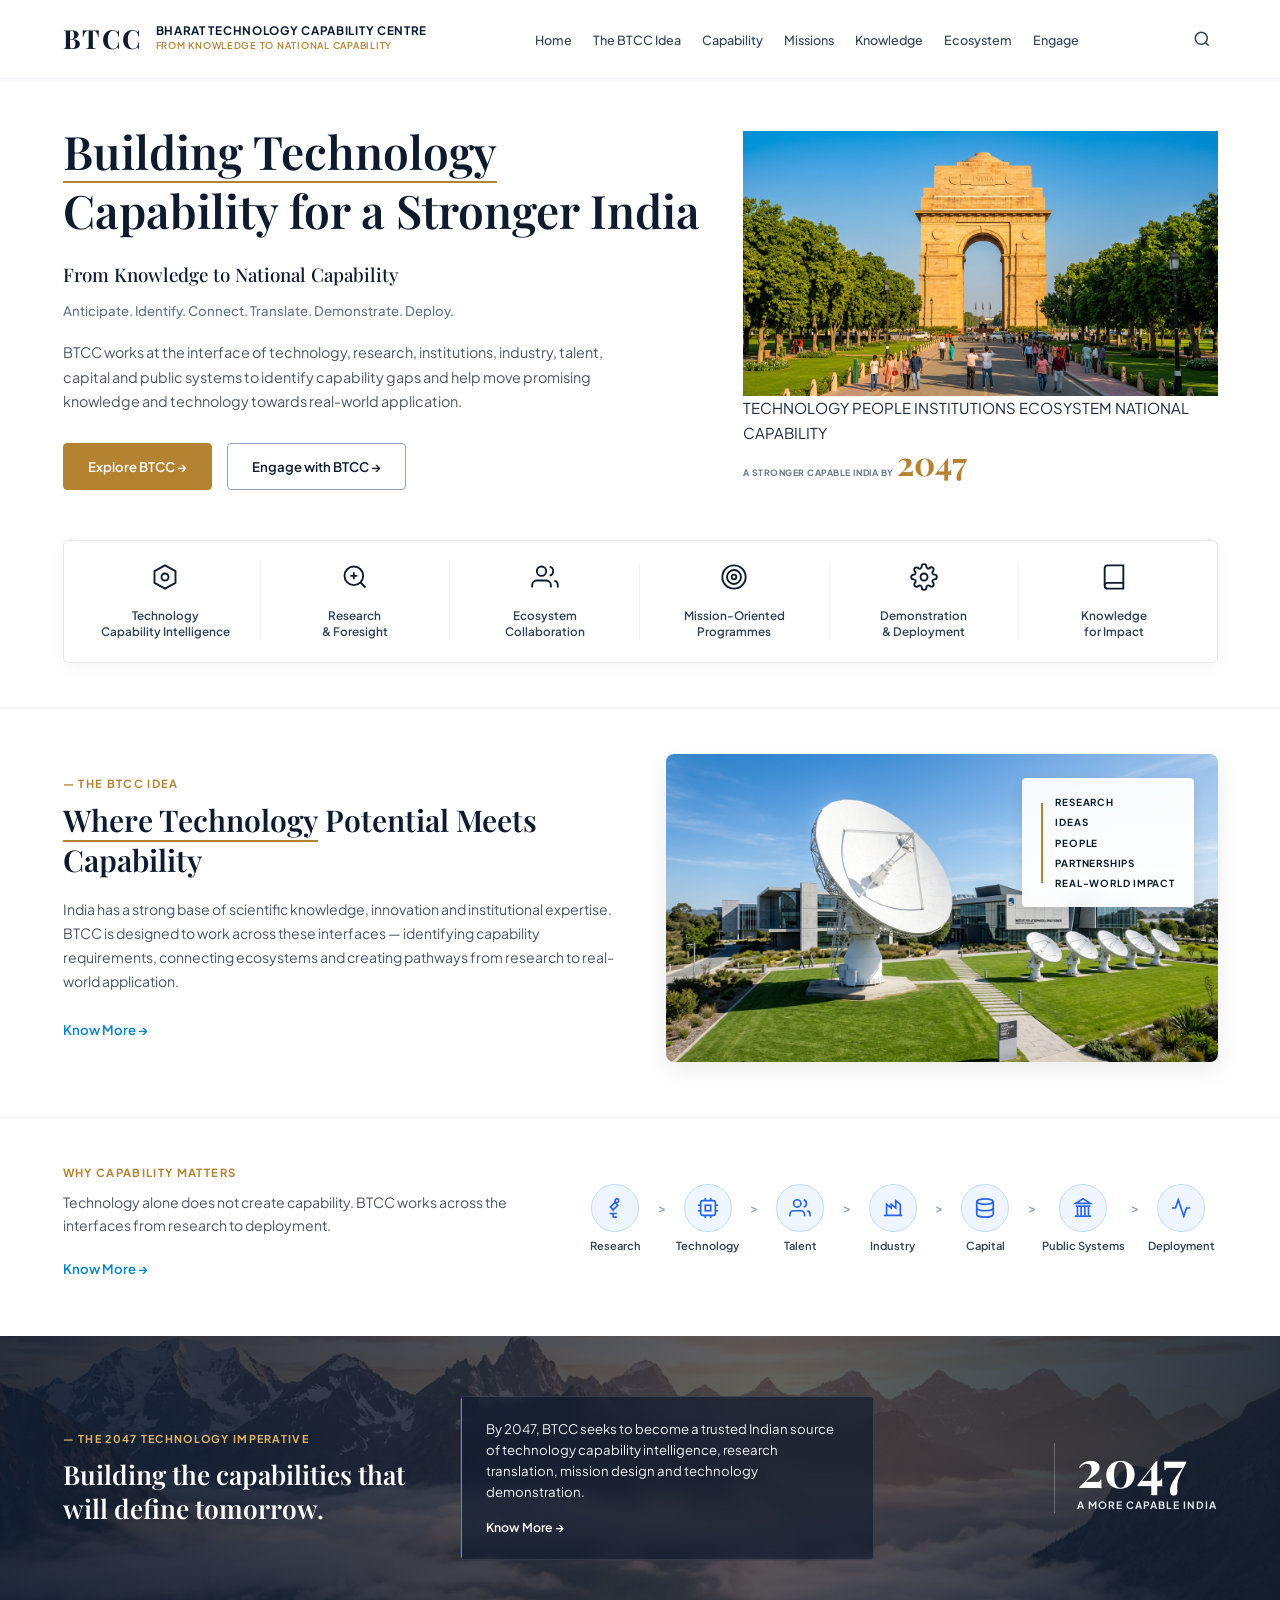
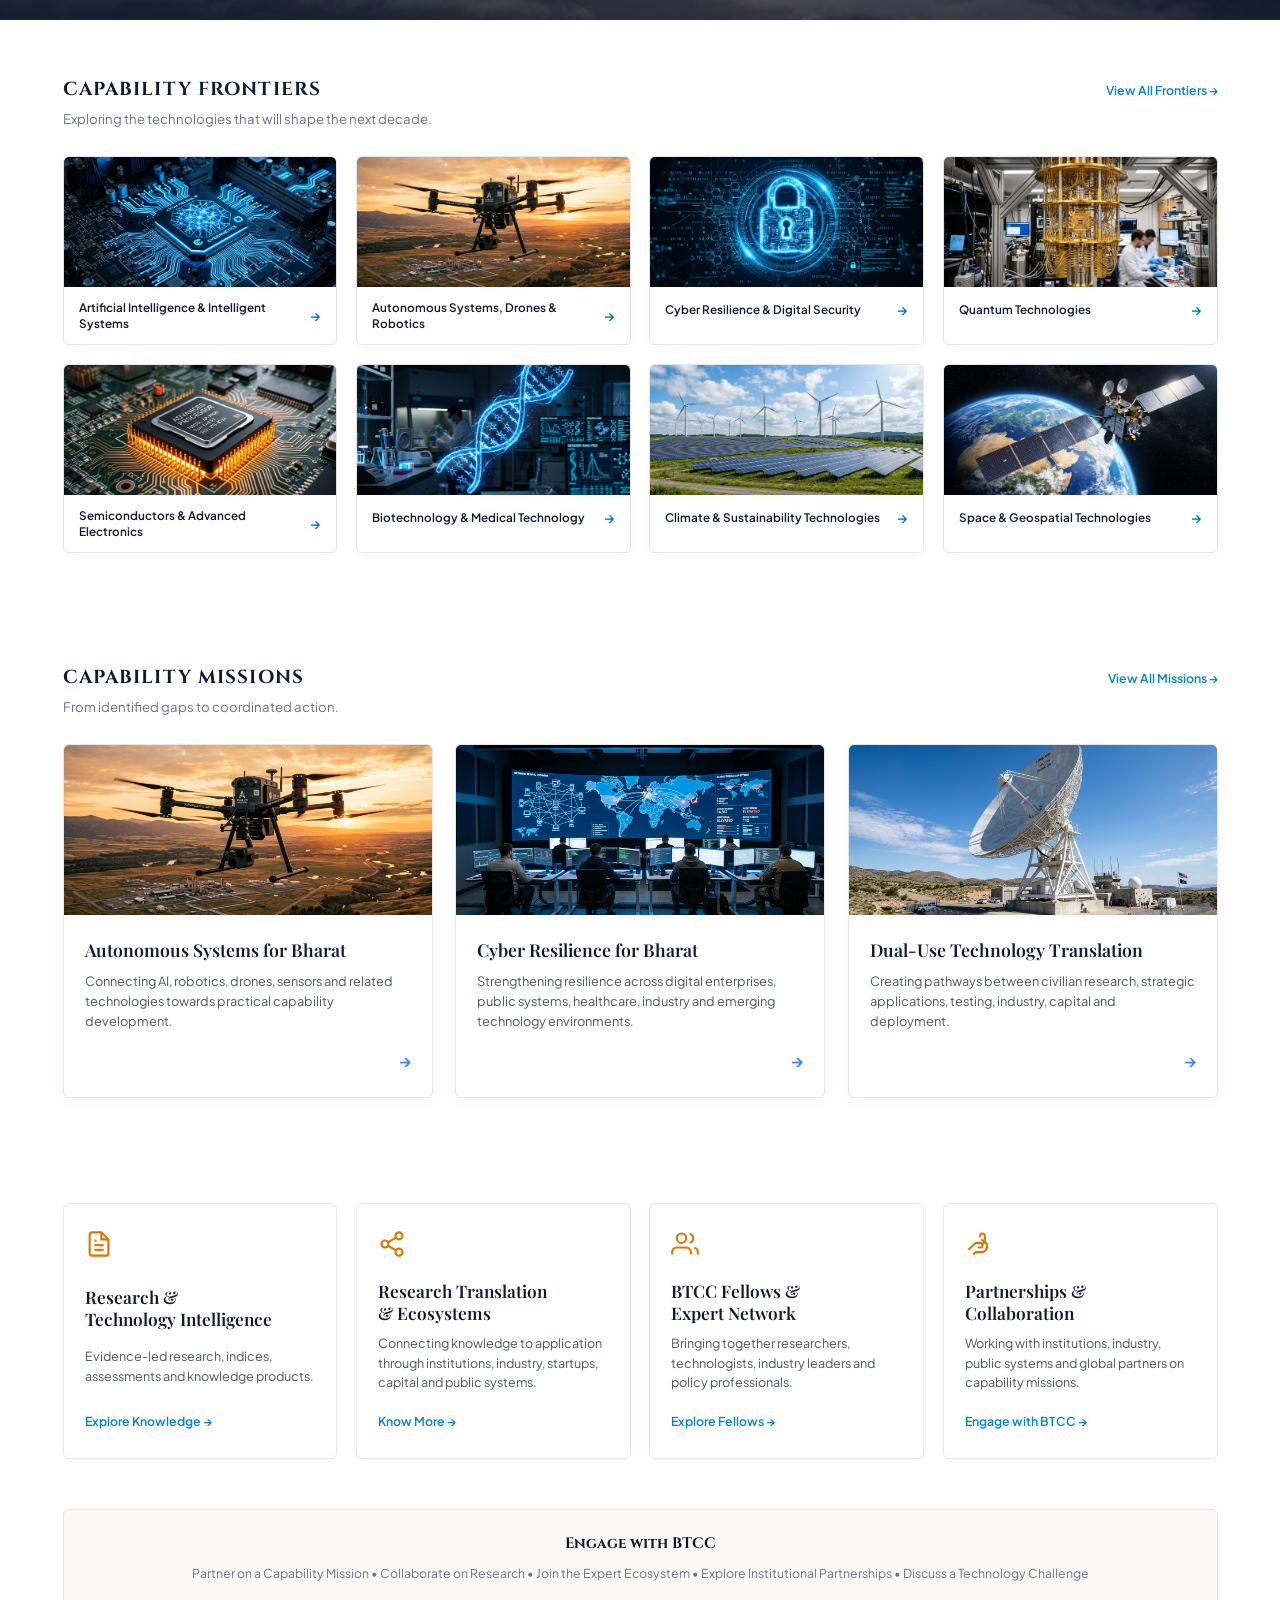
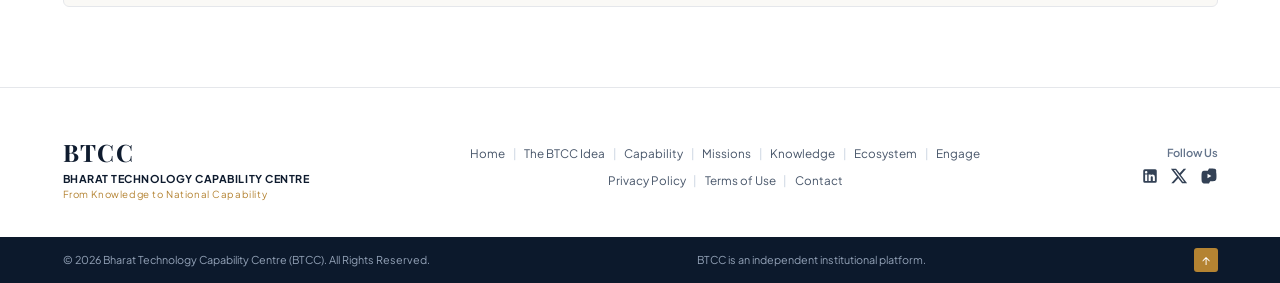
==== commit aa06905b: "added page transition" ====
--- a/index.html
+++ b/index.html
@@ -72,7 +72,7 @@
     </ul>
   </div>
 
-  <main>
+  <main id="main-content">
 
     <!-- ================================================================= -->
     <!-- HERO SECTION (matching reference layout with India Gate visual) -->
--- a/common.css
+++ b/common.css
@@ -72,6 +72,83 @@
   cursor: pointer;
 }
 
+/* --------------------------------------------------------------------------
+   CSS PAGE TRANSITIONS (W3C View Transitions API + Universal Fallback)
+   -------------------------------------------------------------------------- */
+
+/* Native Cross-Document View Transitions (Chromium 126+, Modern Browsers) */
+@view-transition {
+  navigation: auto;
+}
+
+/* Custom View Transition Animations for Page Content */
+::view-transition-old(root) {
+  animation: 0.22s cubic-bezier(0.4, 0, 1, 1) both vtPageExit;
+}
+
+::view-transition-new(root) {
+  animation: 0.28s cubic-bezier(0.16, 1, 0.3, 1) both vtPageEnter;
+}
+
+@keyframes vtPageExit {
+  from {
+    opacity: 1;
+    transform: translateY(0);
+  }
+  to {
+    opacity: 0;
+    transform: translateY(-8px);
+  }
+}
+
+@keyframes vtPageEnter {
+  from {
+    opacity: 0;
+    transform: translateY(8px);
+  }
+  to {
+    opacity: 1;
+    transform: translateY(0);
+  }
+}
+
+/* Universal Progressive Enhancement Fallback for All Browsers */
+main {
+  animation: pageFadeIn 0.35s cubic-bezier(0.16, 1, 0.3, 1) both;
+}
+
+@keyframes pageFadeIn {
+  from {
+    opacity: 0;
+    transform: translateY(8px);
+  }
+  to {
+    opacity: 1;
+    transform: translateY(0);
+  }
+}
+
+/* Smooth exit transition when navigating to an internal link */
+body.page-is-leaving main {
+  opacity: 0;
+  transform: translateY(-8px);
+  transition: opacity 0.18s cubic-bezier(0.4, 0, 1, 1), transform 0.18s cubic-bezier(0.4, 0, 1, 1);
+}
+
+/* Accessibility: Disable motion when user requests reduced motion */
+@media (prefers-reduced-motion: reduce) {
+  ::view-transition-group(*),
+  ::view-transition-old(*),
+  ::view-transition-new(*) {
+    animation: none !important;
+  }
+  main,
+  body.page-is-leaving main {
+    animation: none !important;
+    transition: none !important;
+  }
+}
+
 .site-container {
   width: 100%;
   max-width: var(--site-max-w);
@@ -202,6 +279,7 @@
   top: 0;
   z-index: 100;
   box-shadow: 0 1px 4px rgba(0, 0, 0, 0.03);
+  view-transition-name: main-site-header;
 }
 
 .header-layout {
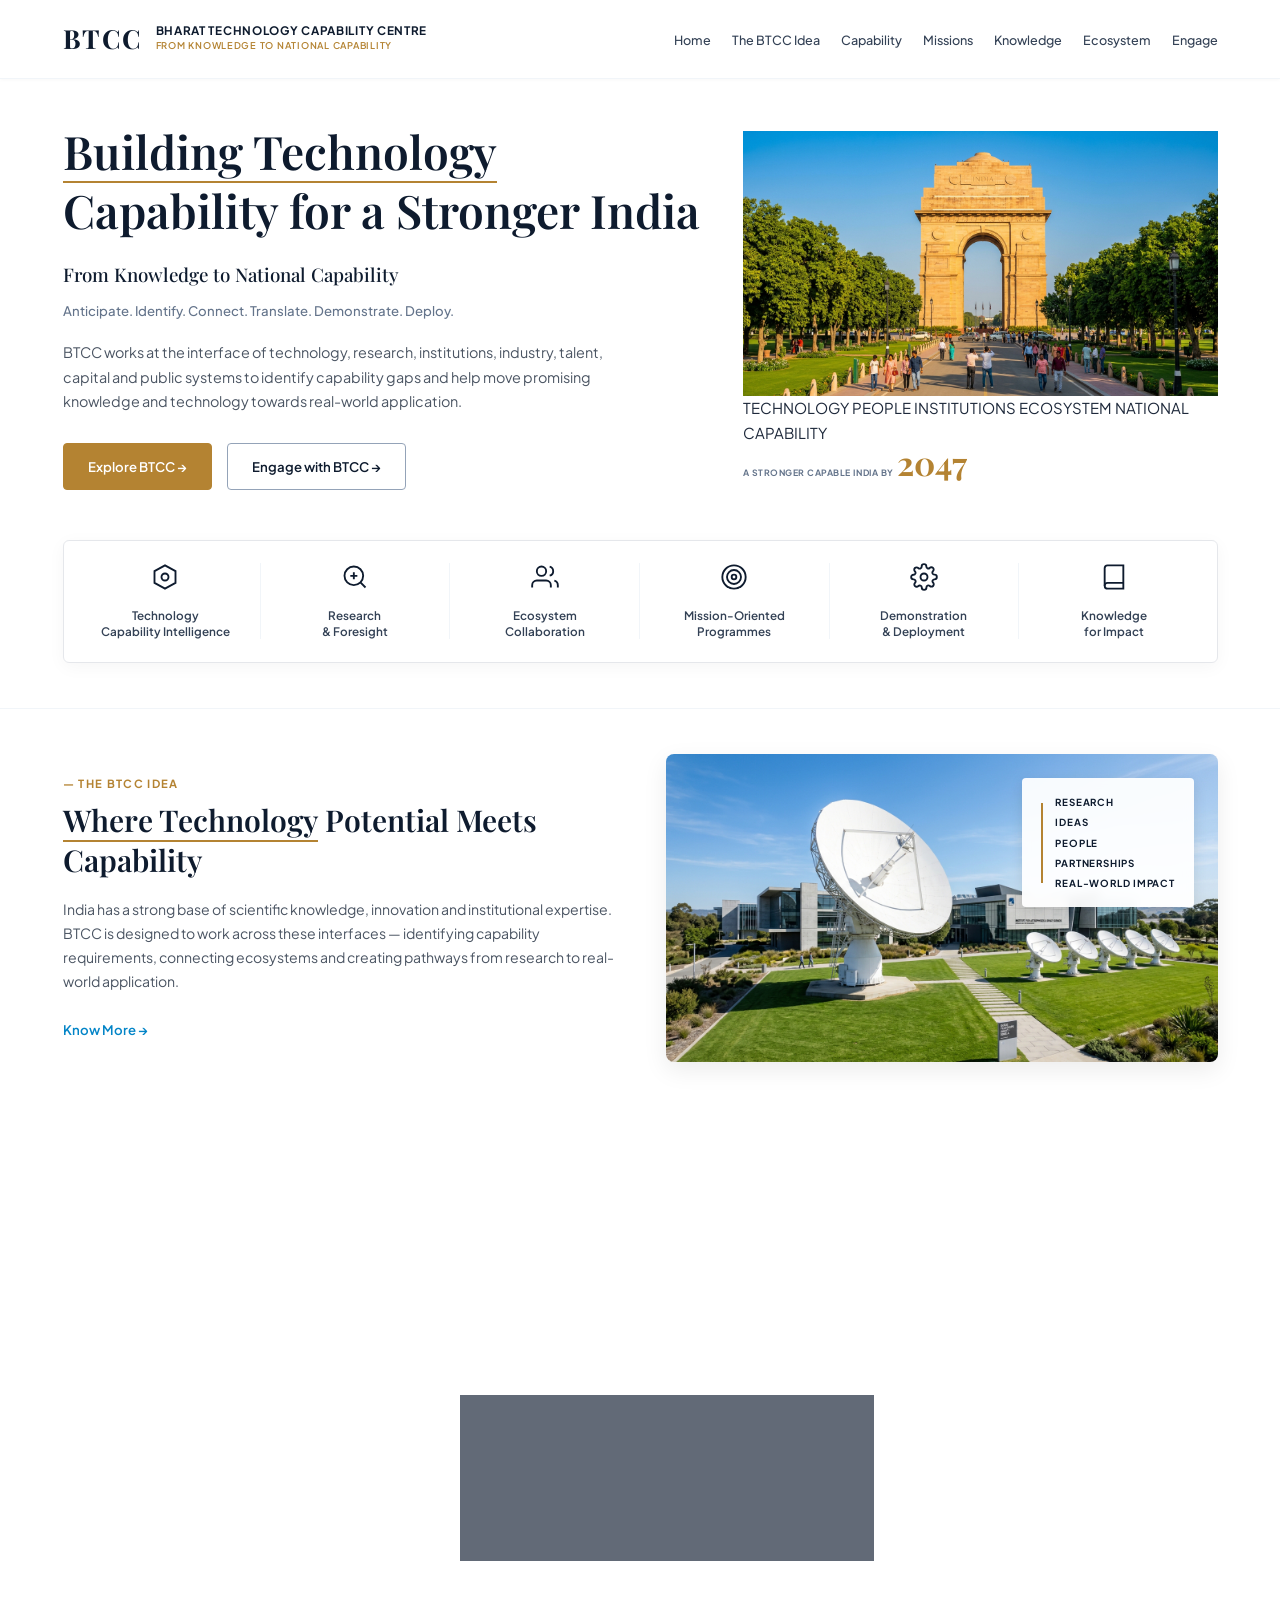
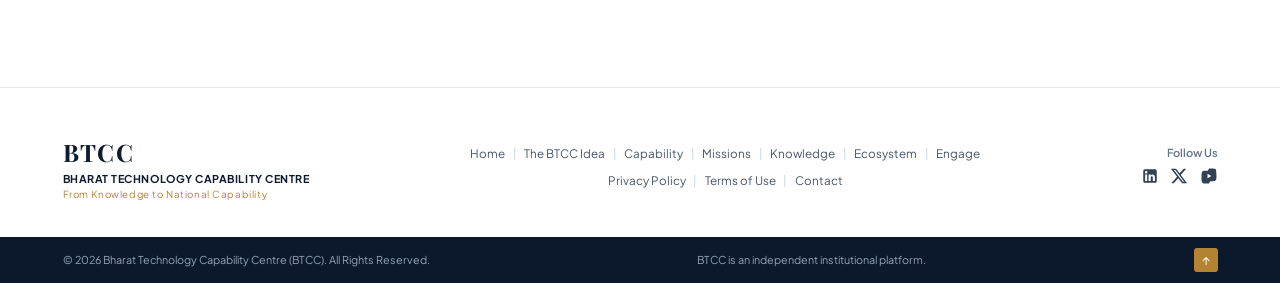
==== commit b2dc8b68: "Remove search feature completely across all pages and stylesheets" ====
--- a/index.html
+++ b/index.html
@@ -42,11 +42,6 @@
         </ul>
       </nav>
 
-      <!-- Search Trigger Icon Right -->
-      <div class="header-search-icon" id="search-btn" title="Search">
-        <svg width="18" height="18" viewBox="0 0 24 24" fill="none" stroke="currentColor" stroke-width="2"><circle cx="11" cy="11" r="8"></circle><line x1="21" y1="21" x2="16.65" y2="16.65"></line></svg>
-      </div>
-
       <!-- Mobile Hamburger -->
       <button class="menu-hamburger" id="menu-hamburger" aria-label="Toggle menu">
         <span></span><span></span><span></span>
--- a/common.css
+++ b/common.css
@@ -363,21 +363,6 @@
   background-color: var(--accent-gold);
 }
 
-.header-search-icon {
-  color: #334155;
-  cursor: pointer;
-  display: flex;
-  align-items: center;
-  justify-content: center;
-  padding: 6px;
-  border-radius: 50%;
-  transition: all 0.2s;
-}
-
-.header-search-icon:hover {
-  color: var(--accent-gold);
-}
-
 .menu-hamburger {
   display: none;
   flex-direction: column;
@@ -572,8 +557,7 @@
 
 /* Responsive Header & Footer */
 @media (max-width: 900px) {
-  .center-nav,
-  .header-search-icon {
+  .center-nav {
     display: none;
   }
   .menu-hamburger {
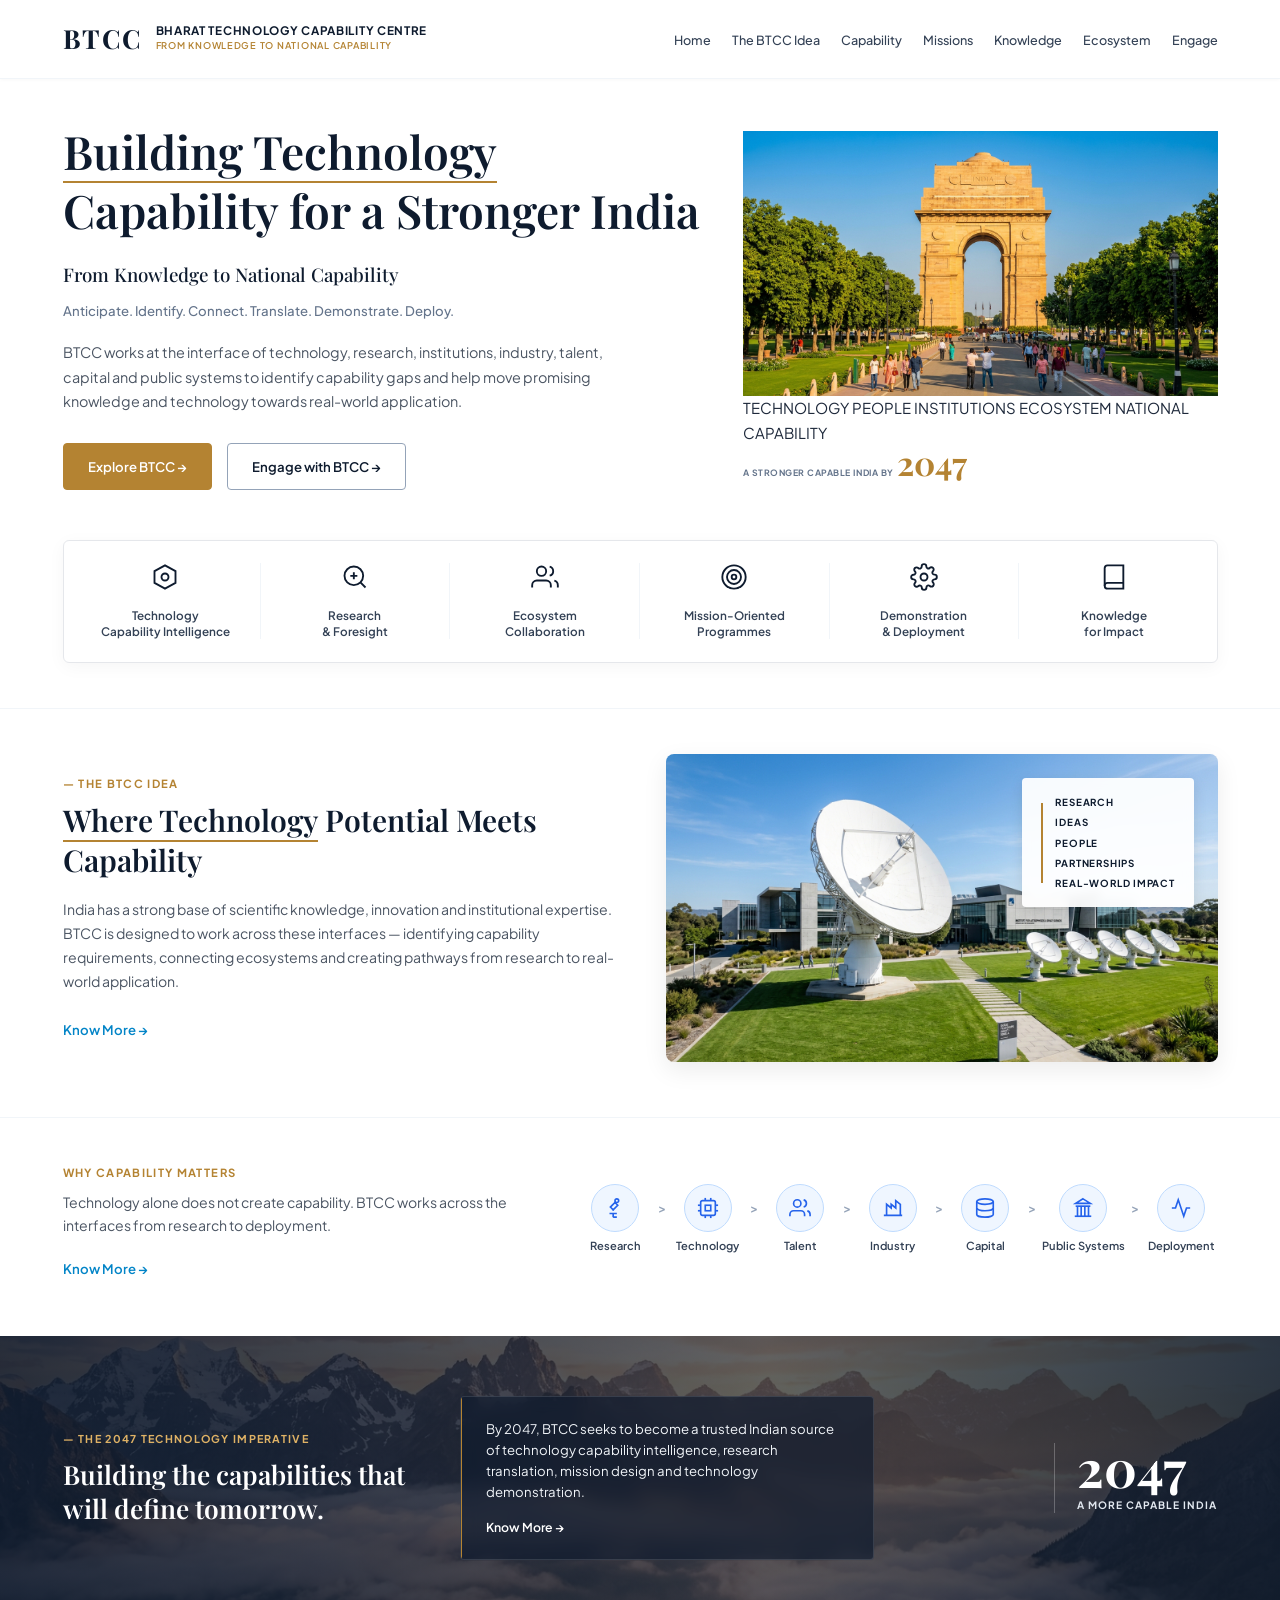
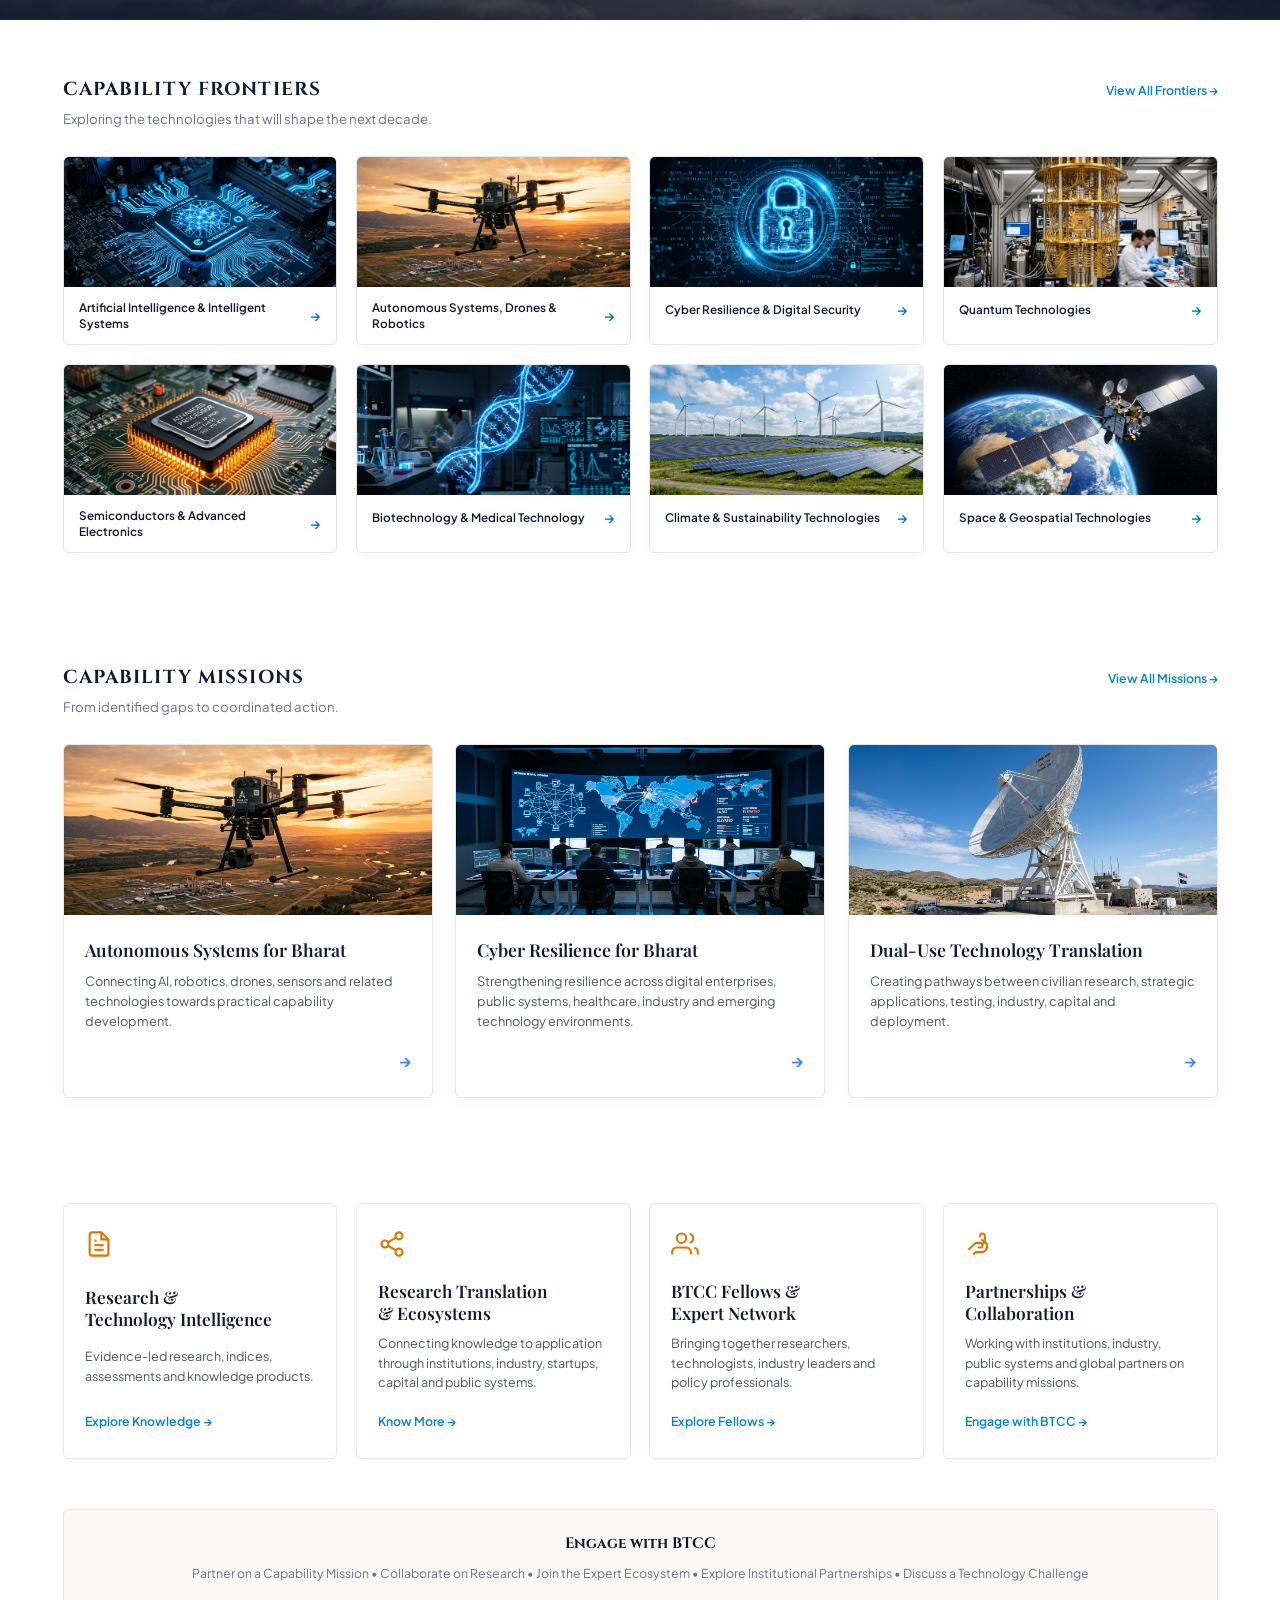
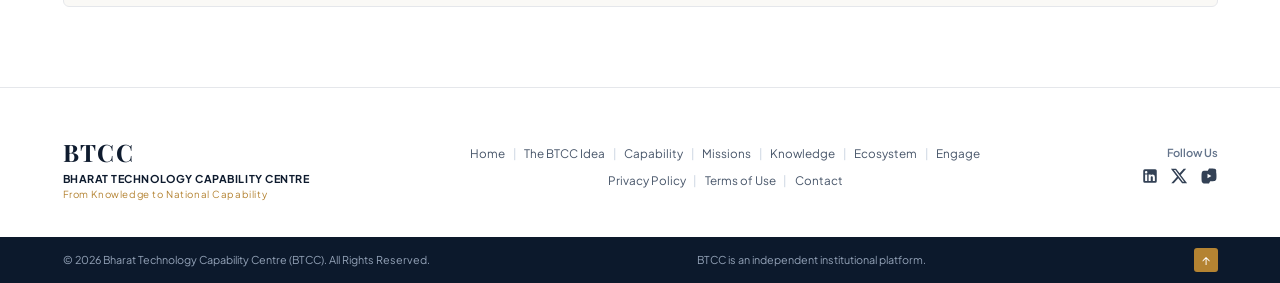
==== commit 71dea8a4: "Add high-resolution SVG favicon with BTCC monogram across all pages" ====
--- a/index.html
+++ b/index.html
@@ -9,6 +9,8 @@
   <link rel="preconnect" href="https://fonts.googleapis.com">
   <link rel="preconnect" href="https://fonts.gstatic.com" crossorigin>
   <link href="https://fonts.googleapis.com/css2?family=Cinzel:wght@500;600;700&family=Playfair+Display:ital,wght@0,500;0,600;0,700;1,400&family=Plus+Jakarta+Sans:wght@300;400;500;600;700&display=swap" rel="stylesheet">
+  
+  <link rel="icon" type="image/svg+xml" href="favicon.svg">
   
   <link rel="stylesheet" href="common.css">
   <link rel="stylesheet" href="home.css">
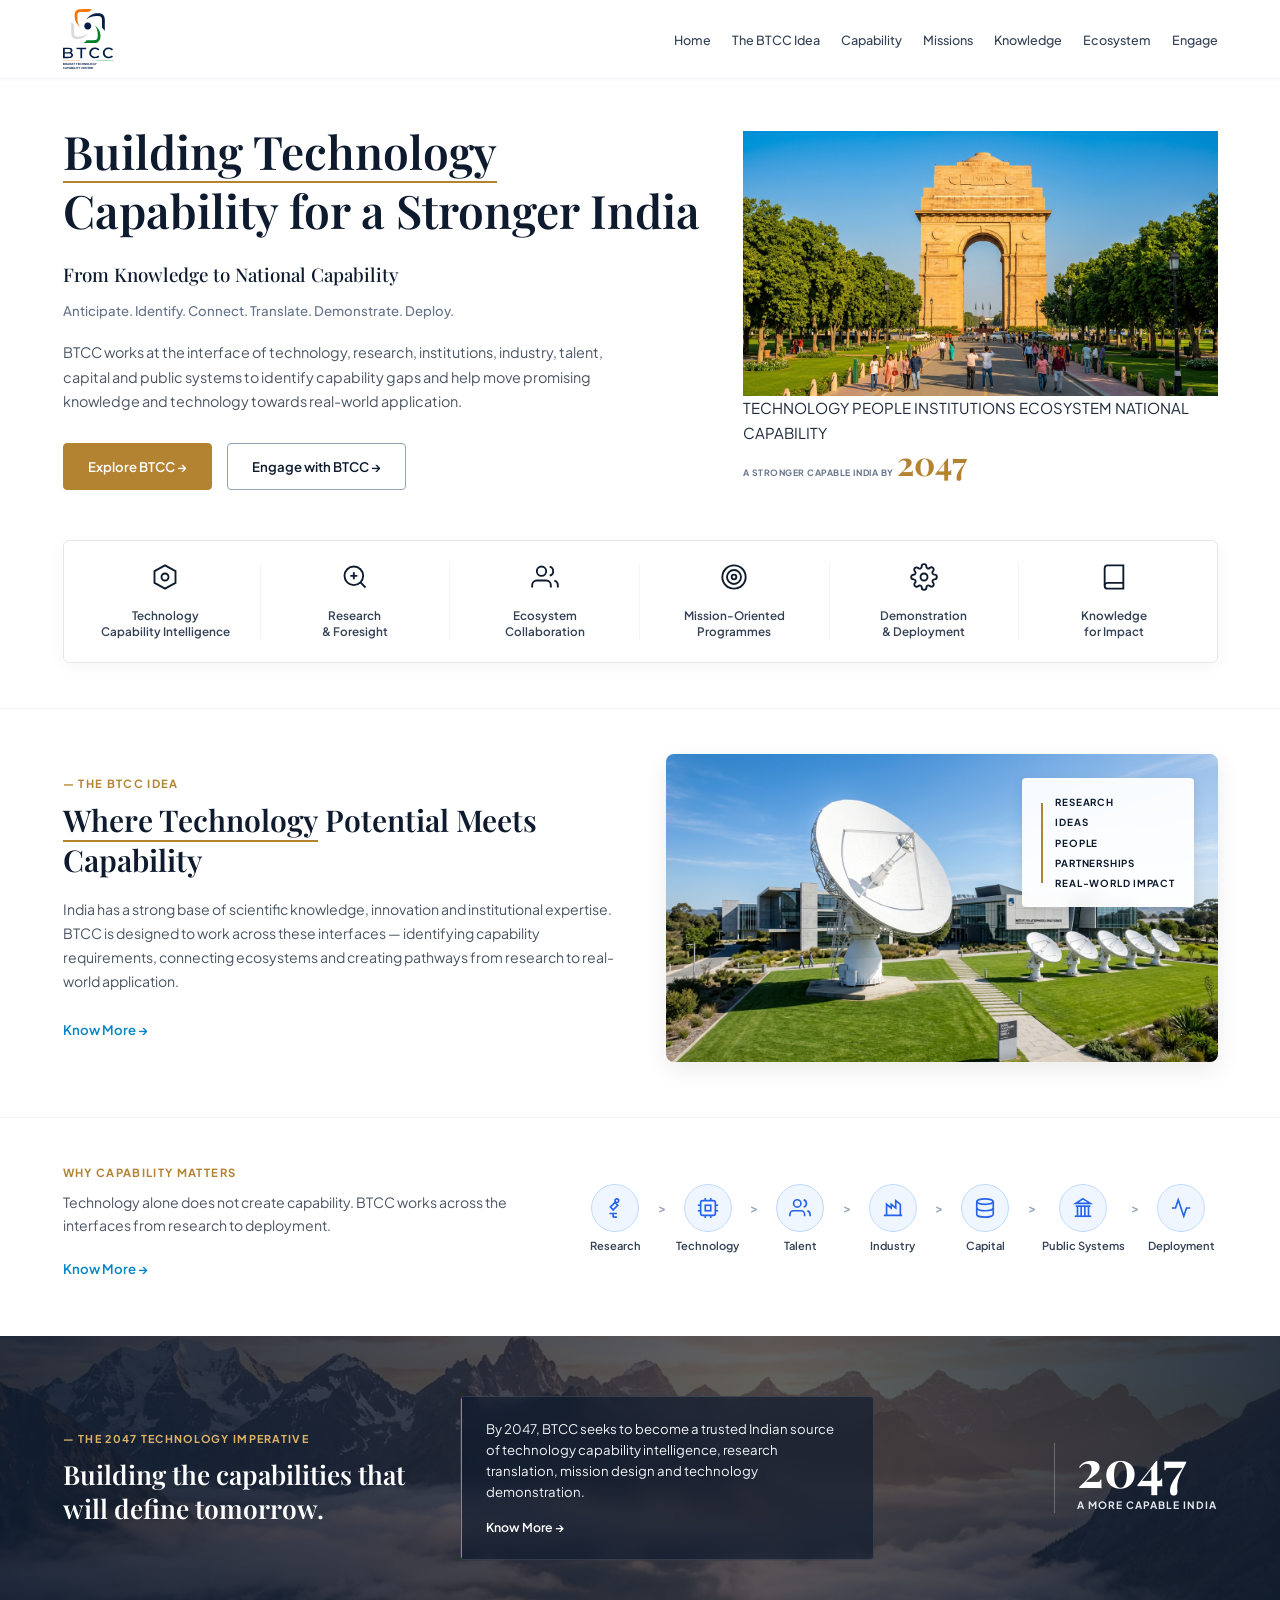
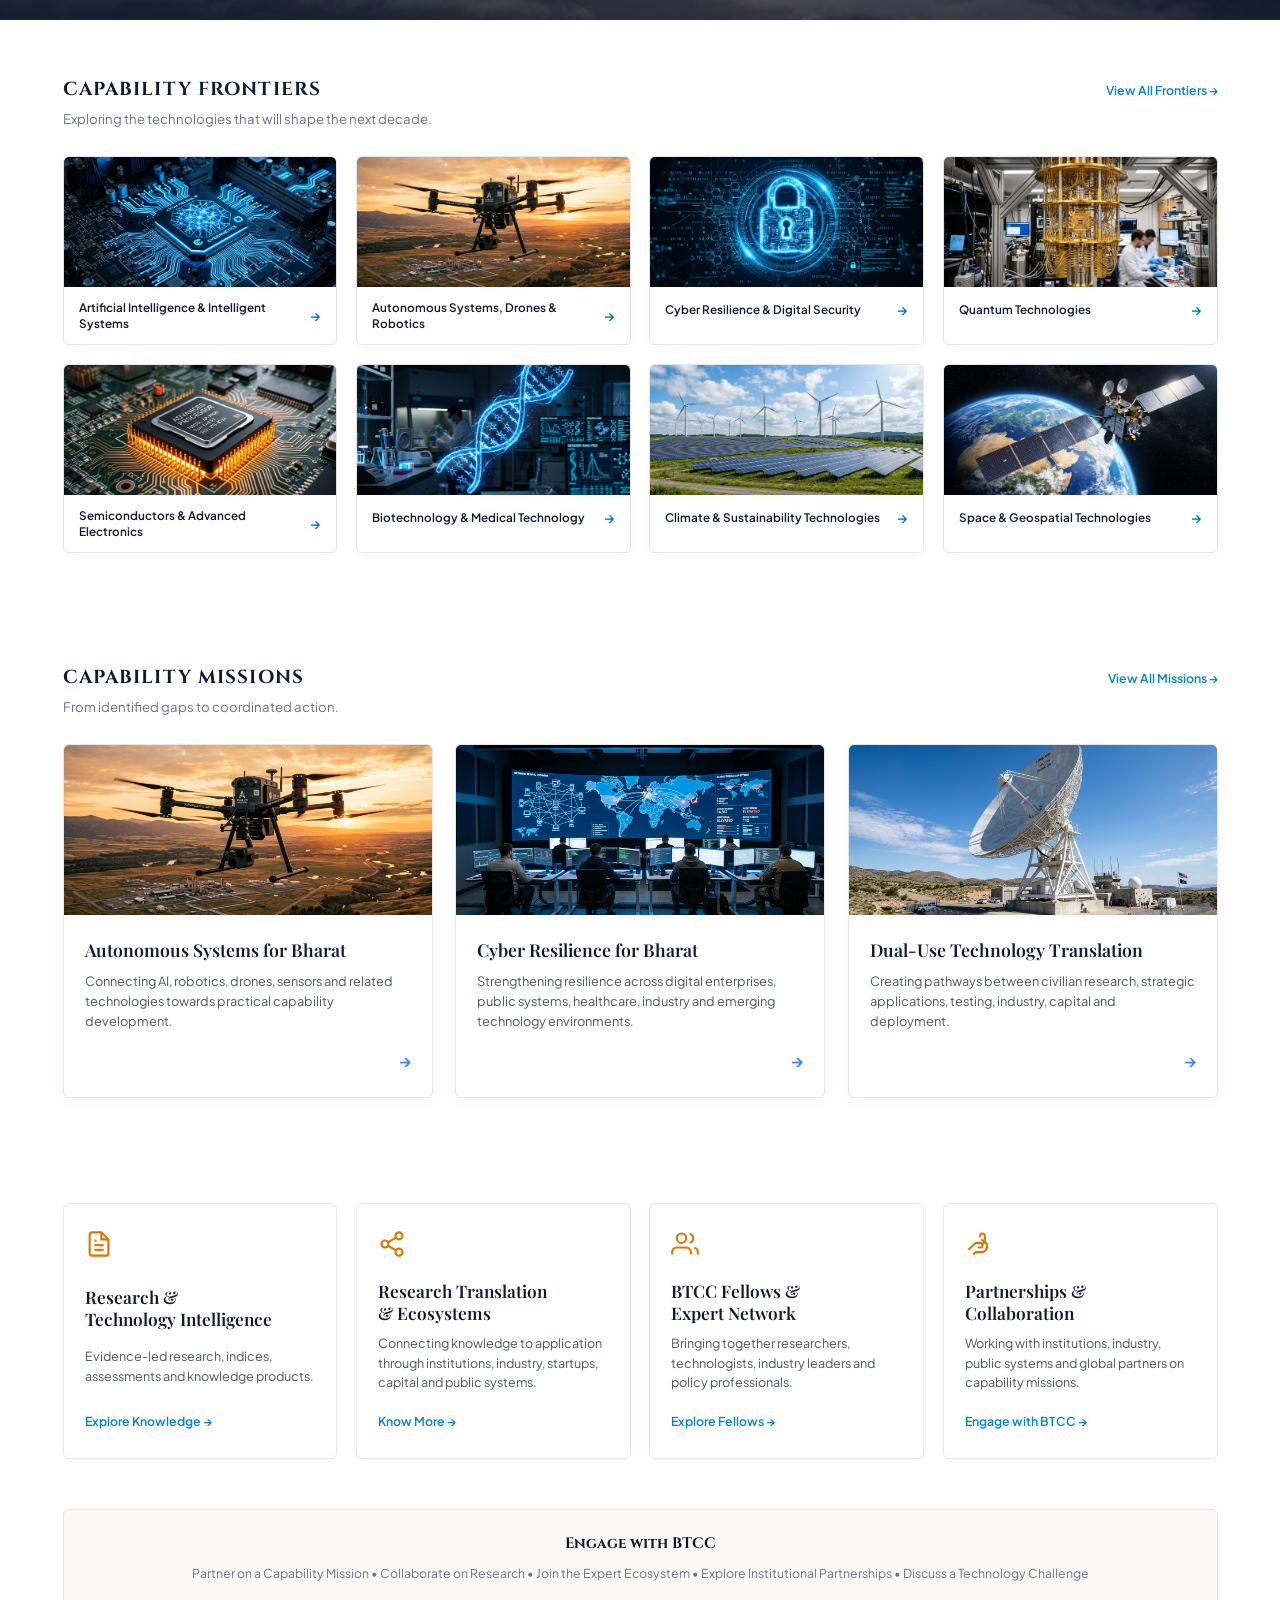
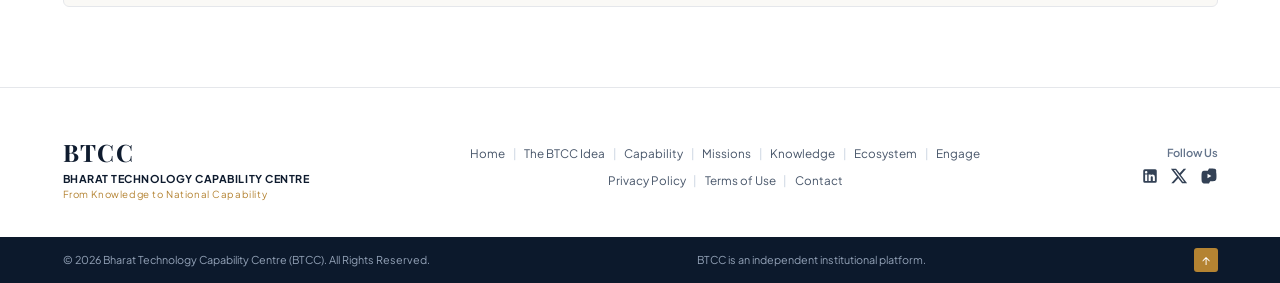
==== commit 037c7fdb: "Use assets/btcc-logo.svg for header brand-box and drawer across all pages" ====
--- a/index.html
+++ b/index.html
@@ -23,12 +23,8 @@
     <div class="site-container header-layout">
       
       <!-- Brand Logo Left -->
-      <a href="#hero" class="brand-box" aria-label="BTCC Home">
-        <div class="brand-monogram">BTCC</div>
-        <div class="brand-meta">
-          <span class="meta-title">BHARAT TECHNOLOGY CAPABILITY CENTRE</span>
-          <span class="meta-sub">FROM KNOWLEDGE TO NATIONAL CAPABILITY</span>
-        </div>
+      <a href="index.html" class="brand-box" aria-label="BTCC Home">
+        <img src="assets/btcc-logo.svg" alt="Bharat Technology Capability Centre (BTCC)" class="brand-logo-img" />
       </a>
 
       <!-- Center Navigation -->
@@ -55,7 +51,7 @@
   <!-- Mobile Drawer -->
   <div class="theme-mobile-drawer" id="mobile-drawer">
     <div class="drawer-header">
-      <span class="drawer-logo">BTCC</span>
+      <img src="assets/btcc-logo.svg" alt="BTCC" class="drawer-logo-img" />
       <button class="drawer-close" id="drawer-close">&times;</button>
     </div>
     <ul class="drawer-nav">
--- a/common.css
+++ b/common.css
@@ -292,7 +292,28 @@
 .brand-box {
   display: flex;
   align-items: center;
-  gap: 0.85rem;
+  text-decoration: none;
+}
+
+.brand-logo-img {
+  height: 60px;
+  width: auto;
+  max-width: 100%;
+  display: block;
+  object-fit: contain;
+  transition: transform 0.2s ease, opacity 0.2s ease;
+}
+
+.brand-box:hover .brand-logo-img {
+  transform: scale(1.02);
+  opacity: 0.95;
+}
+
+.drawer-logo-img {
+  height: 48px;
+  width: auto;
+  display: block;
+  object-fit: contain;
 }
 
 .brand-monogram {
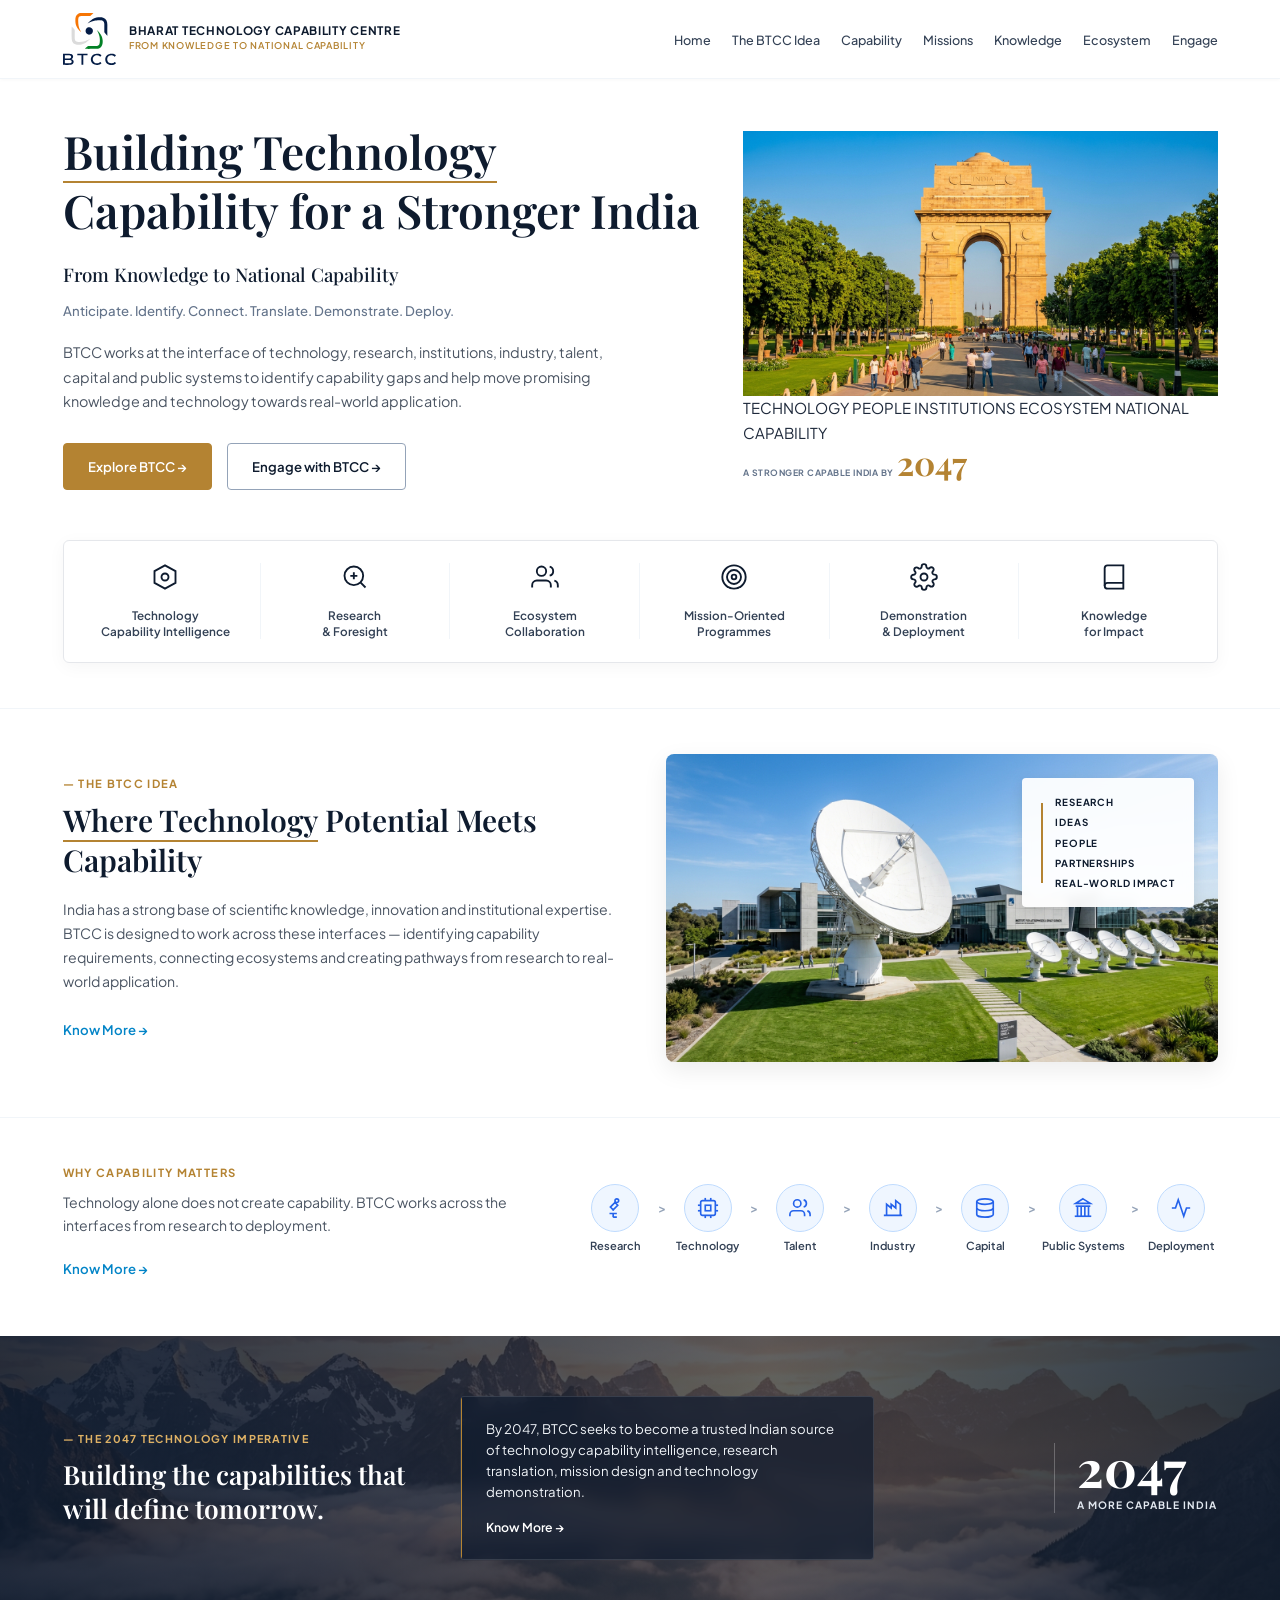
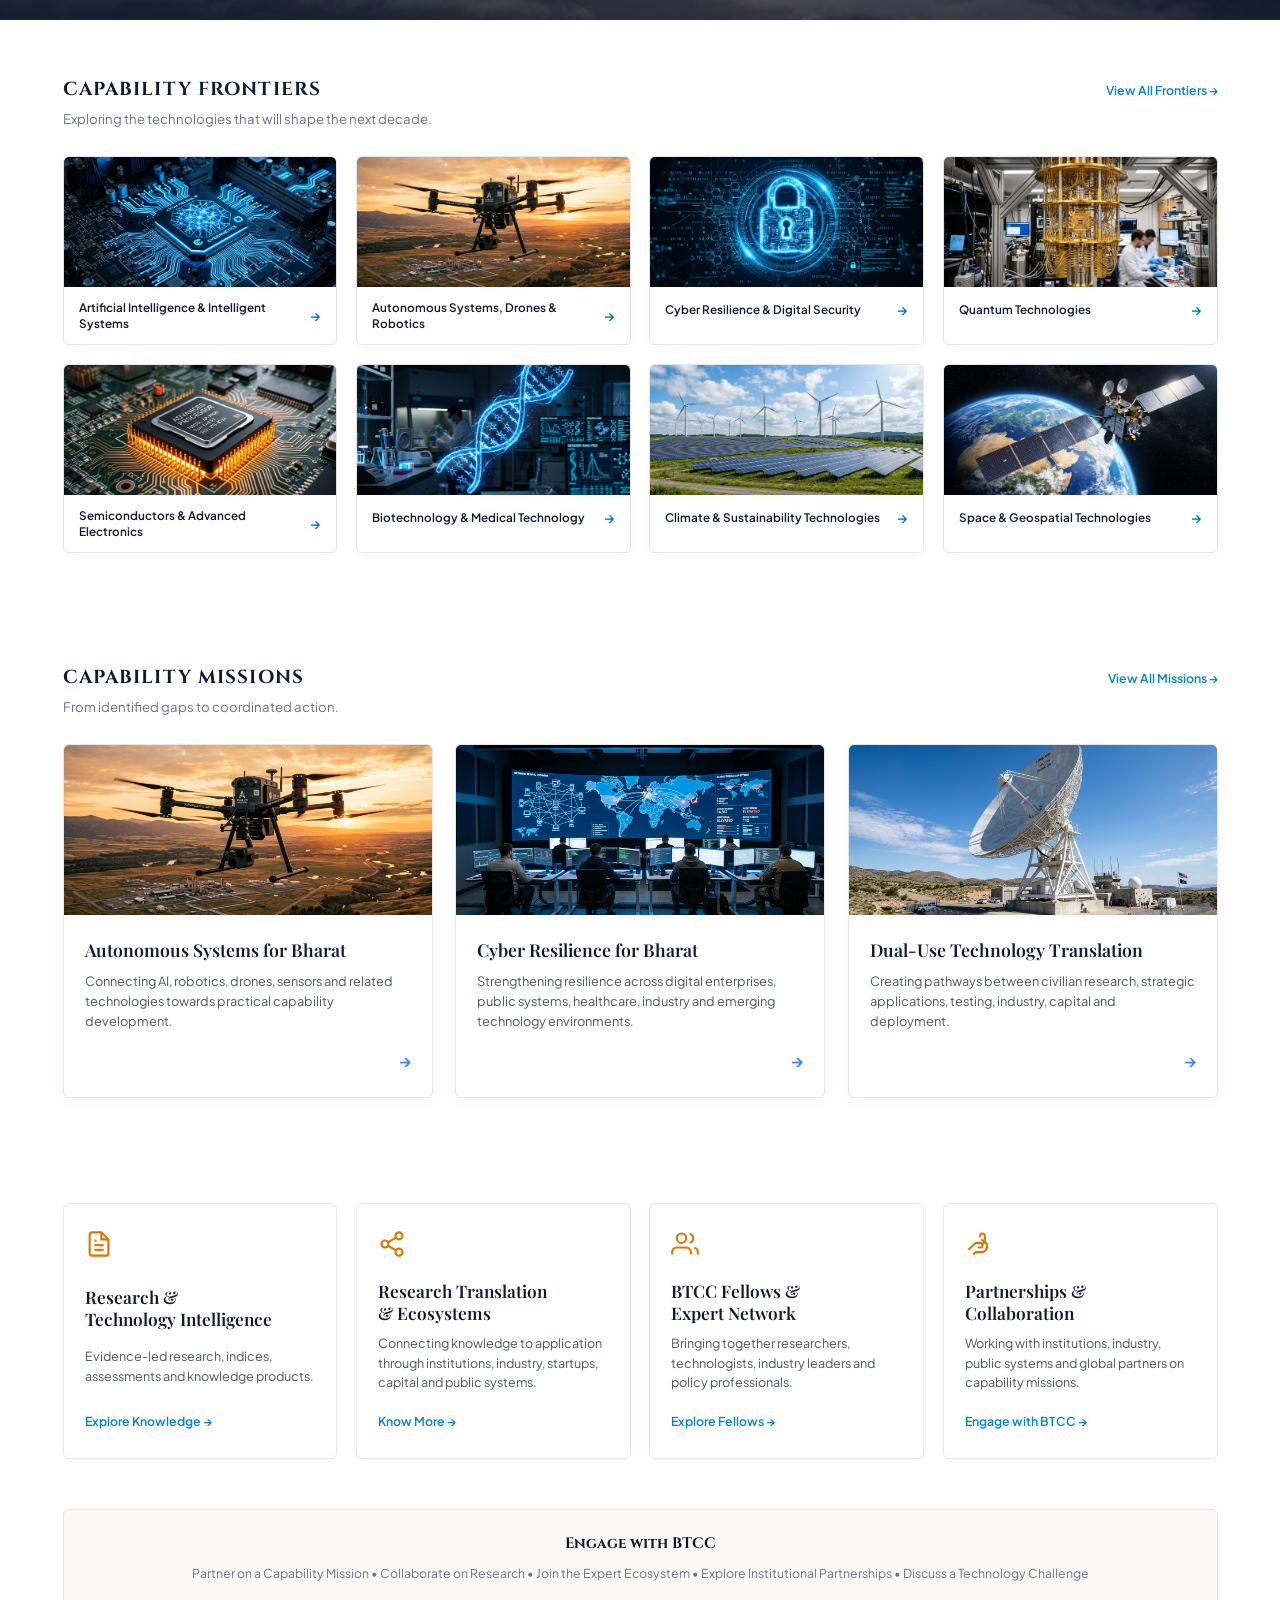
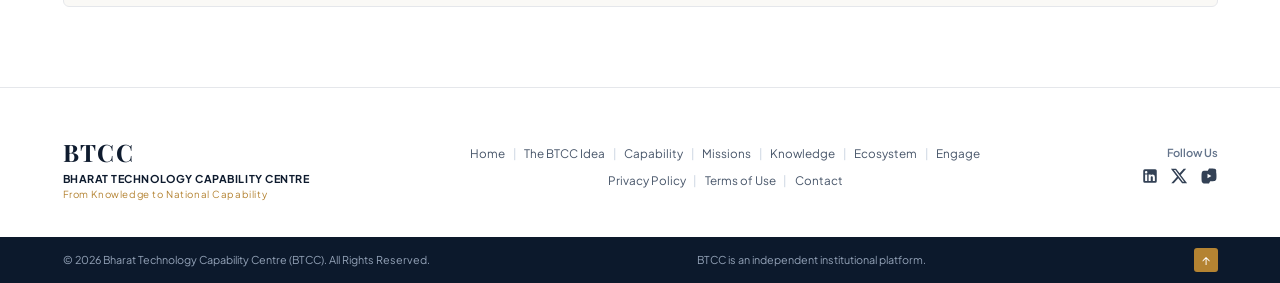
==== commit b5317aa1: "Use official vector assets/btcc-logo.svg in header and mobile drawer across all pages" ====
--- a/index.html
+++ b/index.html
@@ -24,7 +24,11 @@
       
       <!-- Brand Logo Left -->
       <a href="index.html" class="brand-box" aria-label="BTCC Home">
-        <img src="assets/btcc-logo.svg" alt="Bharat Technology Capability Centre (BTCC)" class="brand-logo-img" />
+        <img src="assets/btcc-logo.svg" alt="BTCC Logo" class="brand-logo-img" />
+        <div class="brand-meta">
+          <span class="meta-title">BHARAT TECHNOLOGY CAPABILITY CENTRE</span>
+          <span class="meta-sub">FROM KNOWLEDGE TO NATIONAL CAPABILITY</span>
+        </div>
       </a>
 
       <!-- Center Navigation -->
@@ -51,7 +55,7 @@
   <!-- Mobile Drawer -->
   <div class="theme-mobile-drawer" id="mobile-drawer">
     <div class="drawer-header">
-      <img src="assets/btcc-logo.svg" alt="BTCC" class="drawer-logo-img" />
+      <img src="assets/btcc-logo.svg" alt="BTCC Logo" class="drawer-logo-img" />
       <button class="drawer-close" id="drawer-close">&times;</button>
     </div>
     <ul class="drawer-nav">
--- a/common.css
+++ b/common.css
@@ -292,28 +292,22 @@
 .brand-box {
   display: flex;
   align-items: center;
-  text-decoration: none;
+  gap: 0.85rem;
 }
 
 .brand-logo-img {
-  height: 60px;
+  height: 52px;
   width: auto;
   max-width: 100%;
+  object-fit: contain;
   display: block;
-  object-fit: contain;
-  transition: transform 0.2s ease, opacity 0.2s ease;
-}
-
-.brand-box:hover .brand-logo-img {
-  transform: scale(1.02);
-  opacity: 0.95;
 }
 
 .drawer-logo-img {
   height: 48px;
   width: auto;
+  object-fit: contain;
   display: block;
-  object-fit: contain;
 }
 
 .brand-monogram {
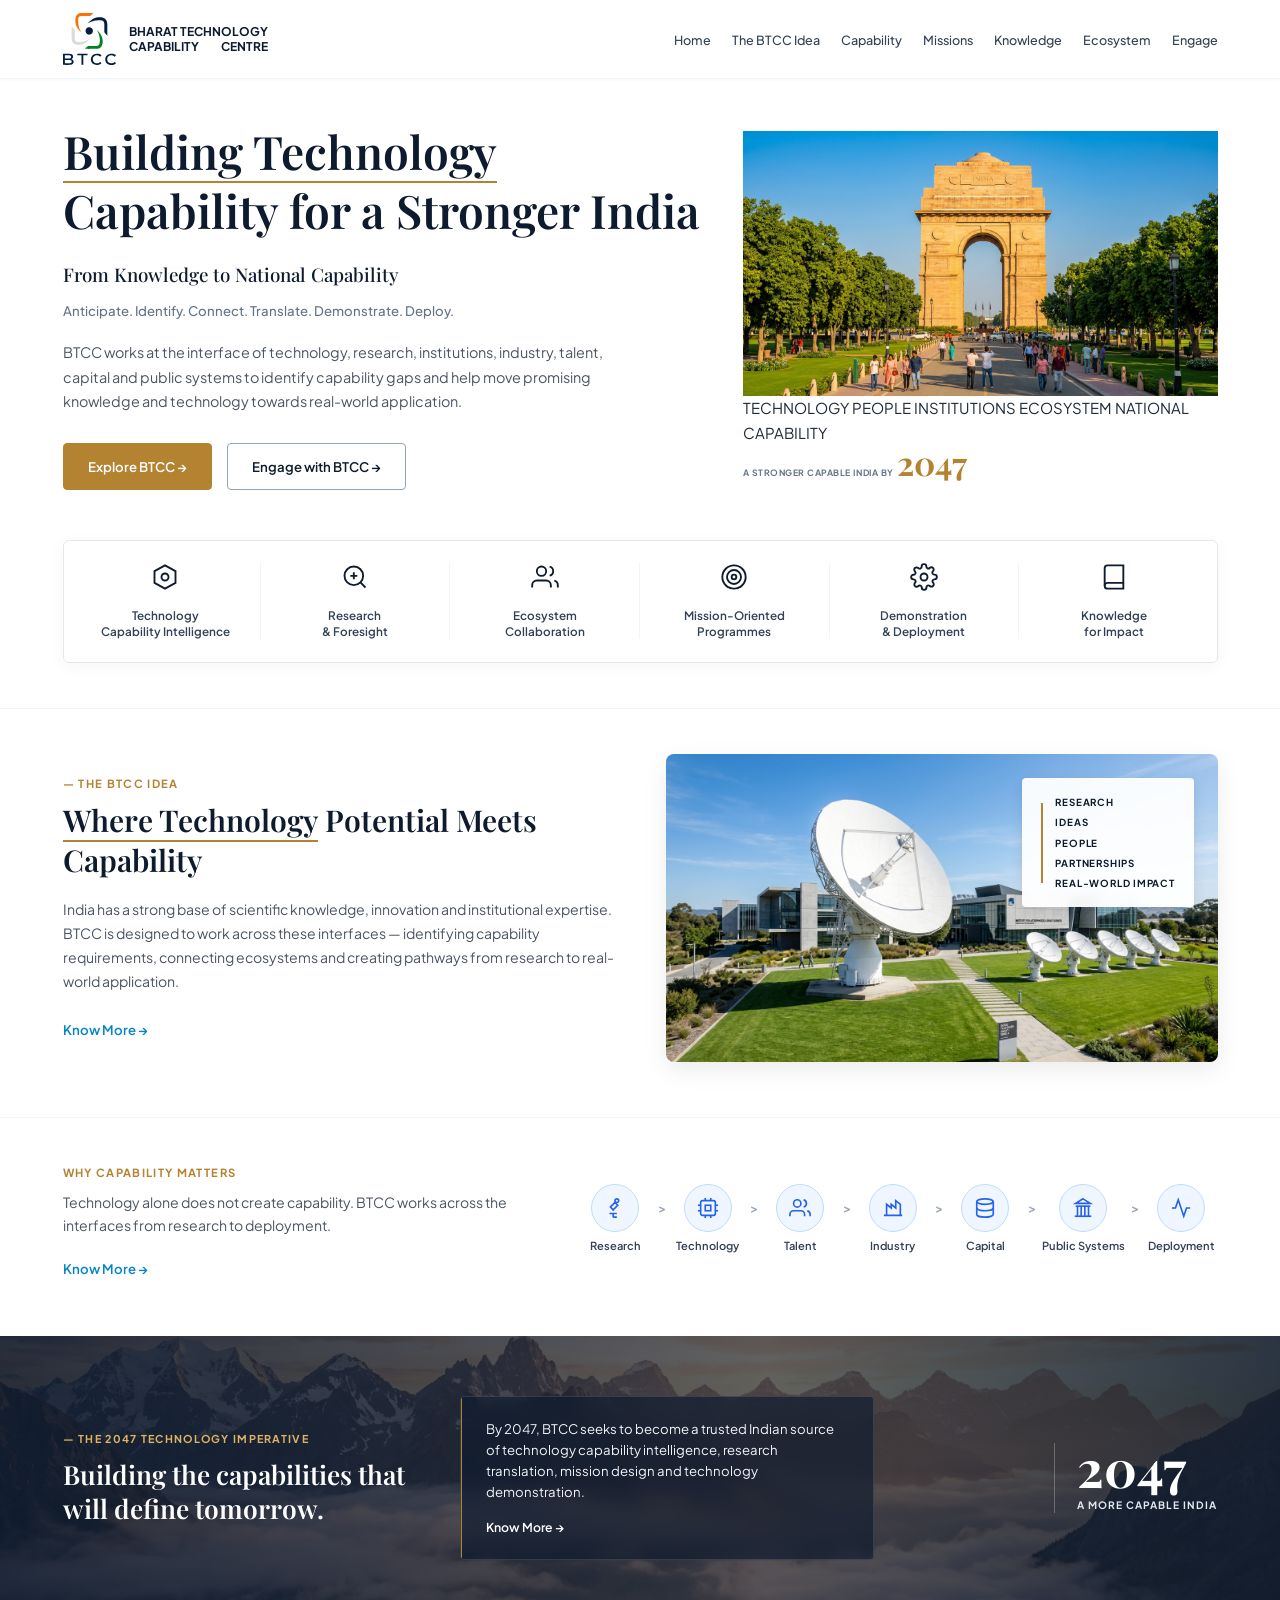
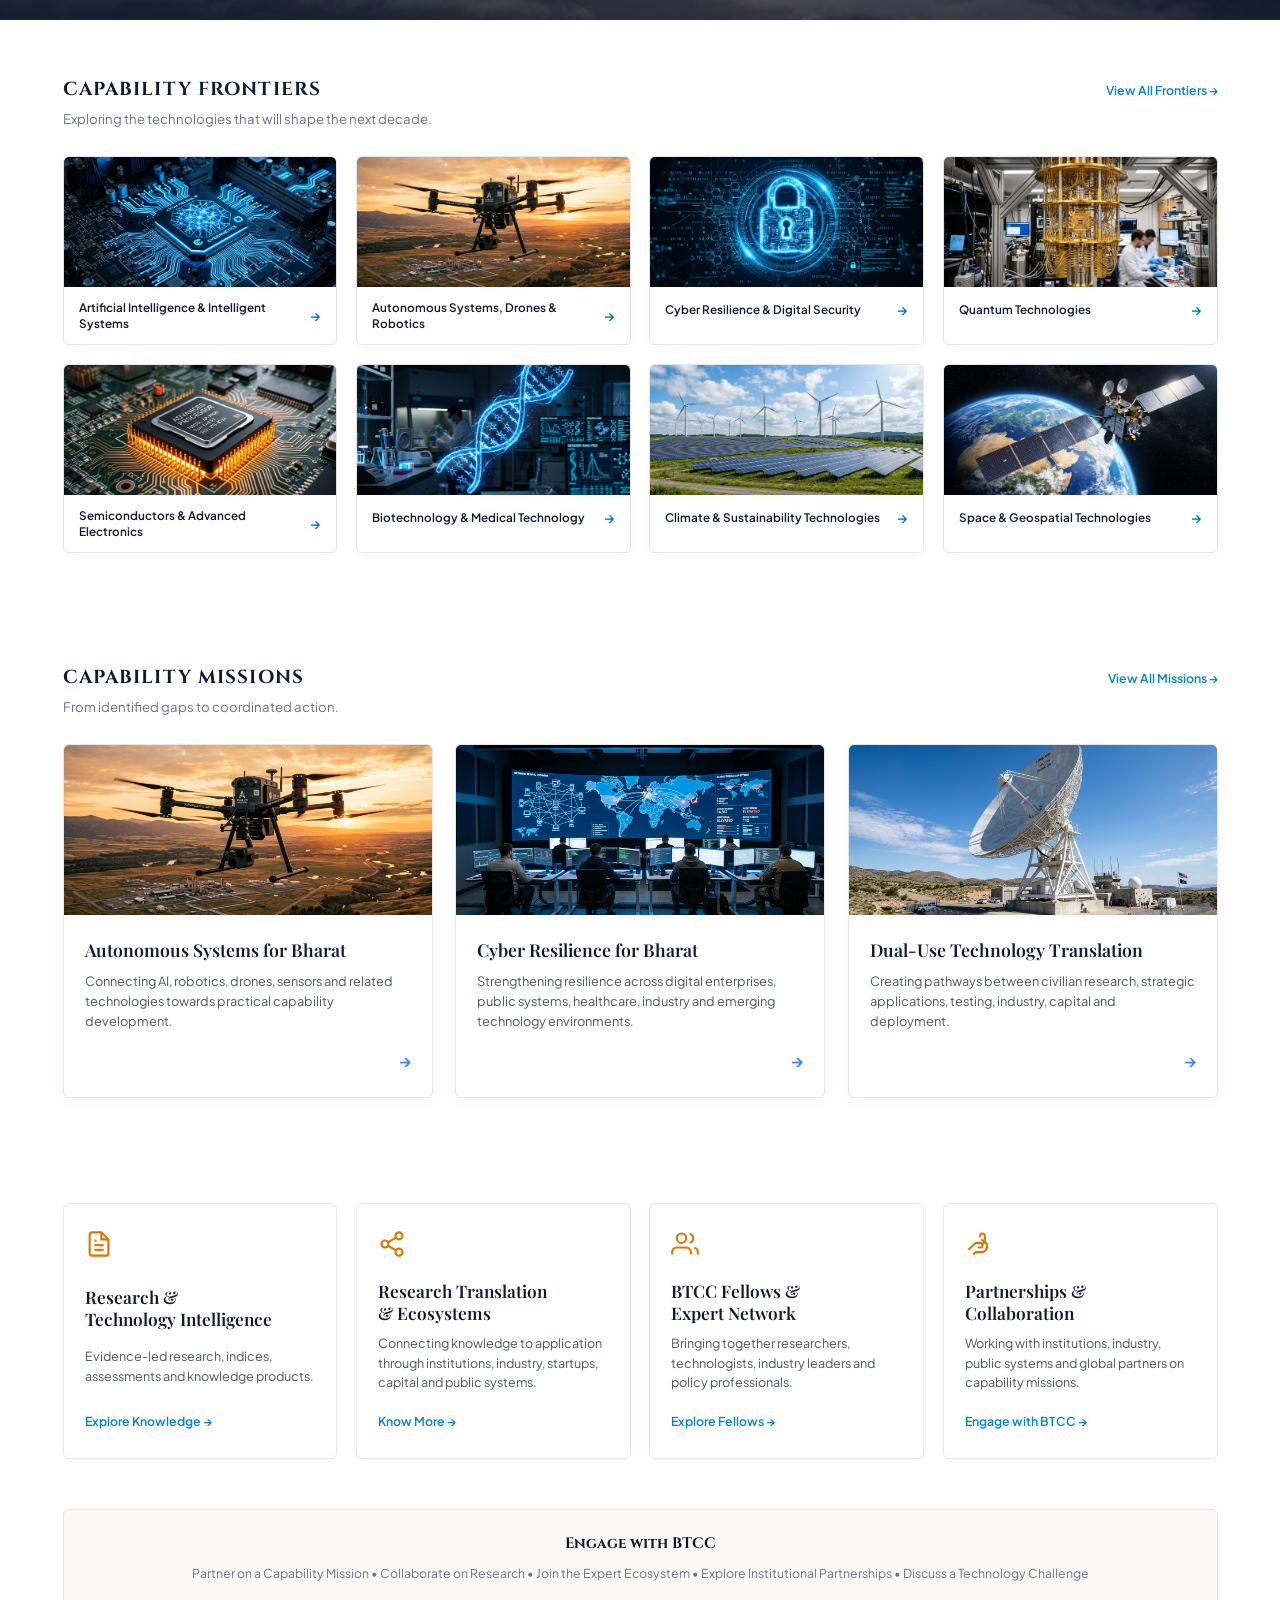
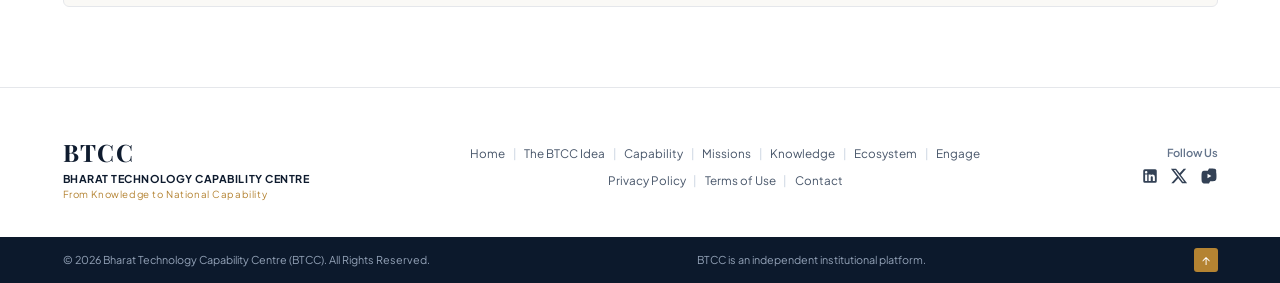
==== commit 6f7db3c2: "added btcc logo in nav" ====
--- a/index.html
+++ b/index.html
@@ -26,8 +26,7 @@
       <a href="index.html" class="brand-box" aria-label="BTCC Home">
         <img src="assets/btcc-logo.svg" alt="BTCC Logo" class="brand-logo-img" />
         <div class="brand-meta">
-          <span class="meta-title">BHARAT TECHNOLOGY CAPABILITY CENTRE</span>
-          <span class="meta-sub">FROM KNOWLEDGE TO NATIONAL CAPABILITY</span>
+          <span class="meta-title">BHARAT TECHNOLOGY<br>CAPABILITY CENTRE</span>
         </div>
       </a>
 
--- a/common.css
+++ b/common.css
@@ -322,14 +322,20 @@
 .brand-meta {
   display: flex;
   flex-direction: column;
+  justify-content: center;
+  width: max-content;
 }
 
 .meta-title {
-  font-size: 0.78rem;
+  display: block;
+  width: 100%;
+  font-size: 0.8rem;
   font-weight: 700;
-  letter-spacing: 0.06em;
-  color: var(--primary-navy);
-  line-height: 1.2;
+  color: var(--primary-navy);
+  line-height: 1.25;
+  text-align: justify;
+  text-align-last: justify;
+  text-justify: inter-character;
 }
 
 .meta-sub {
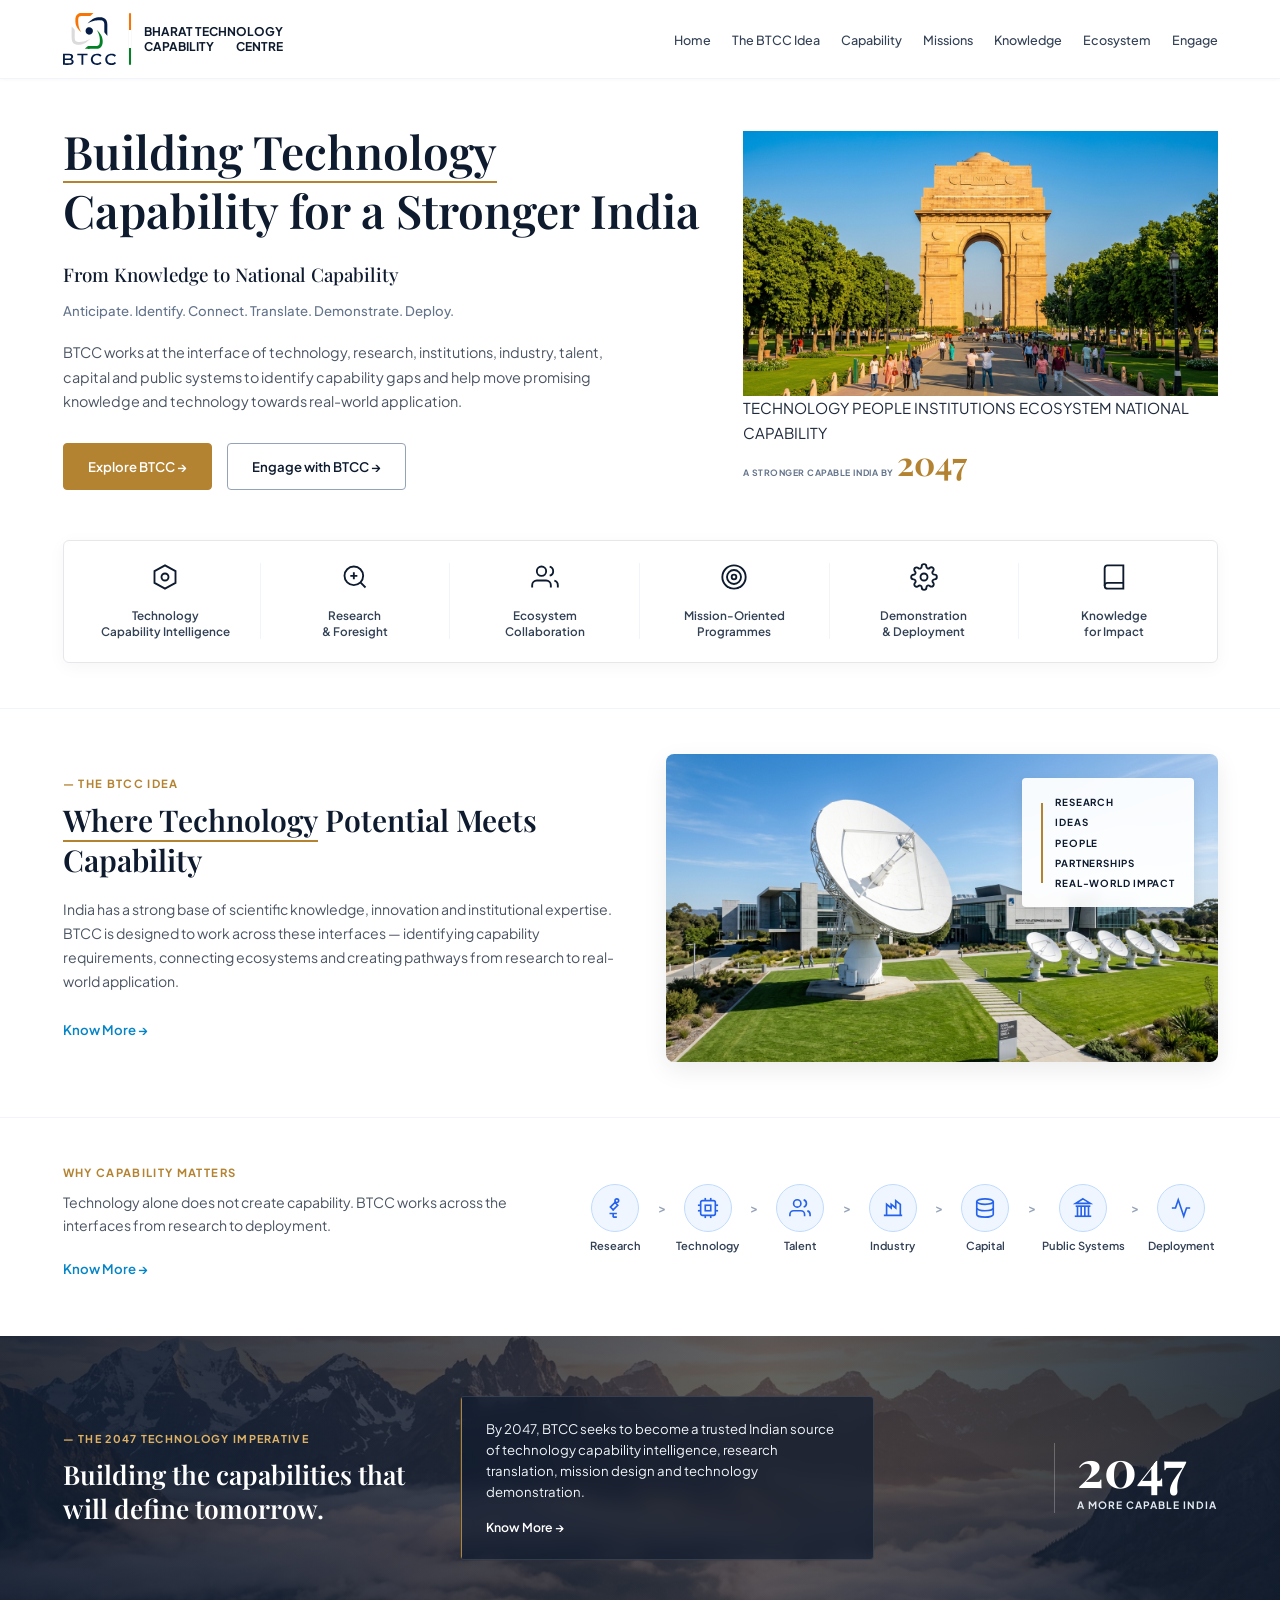
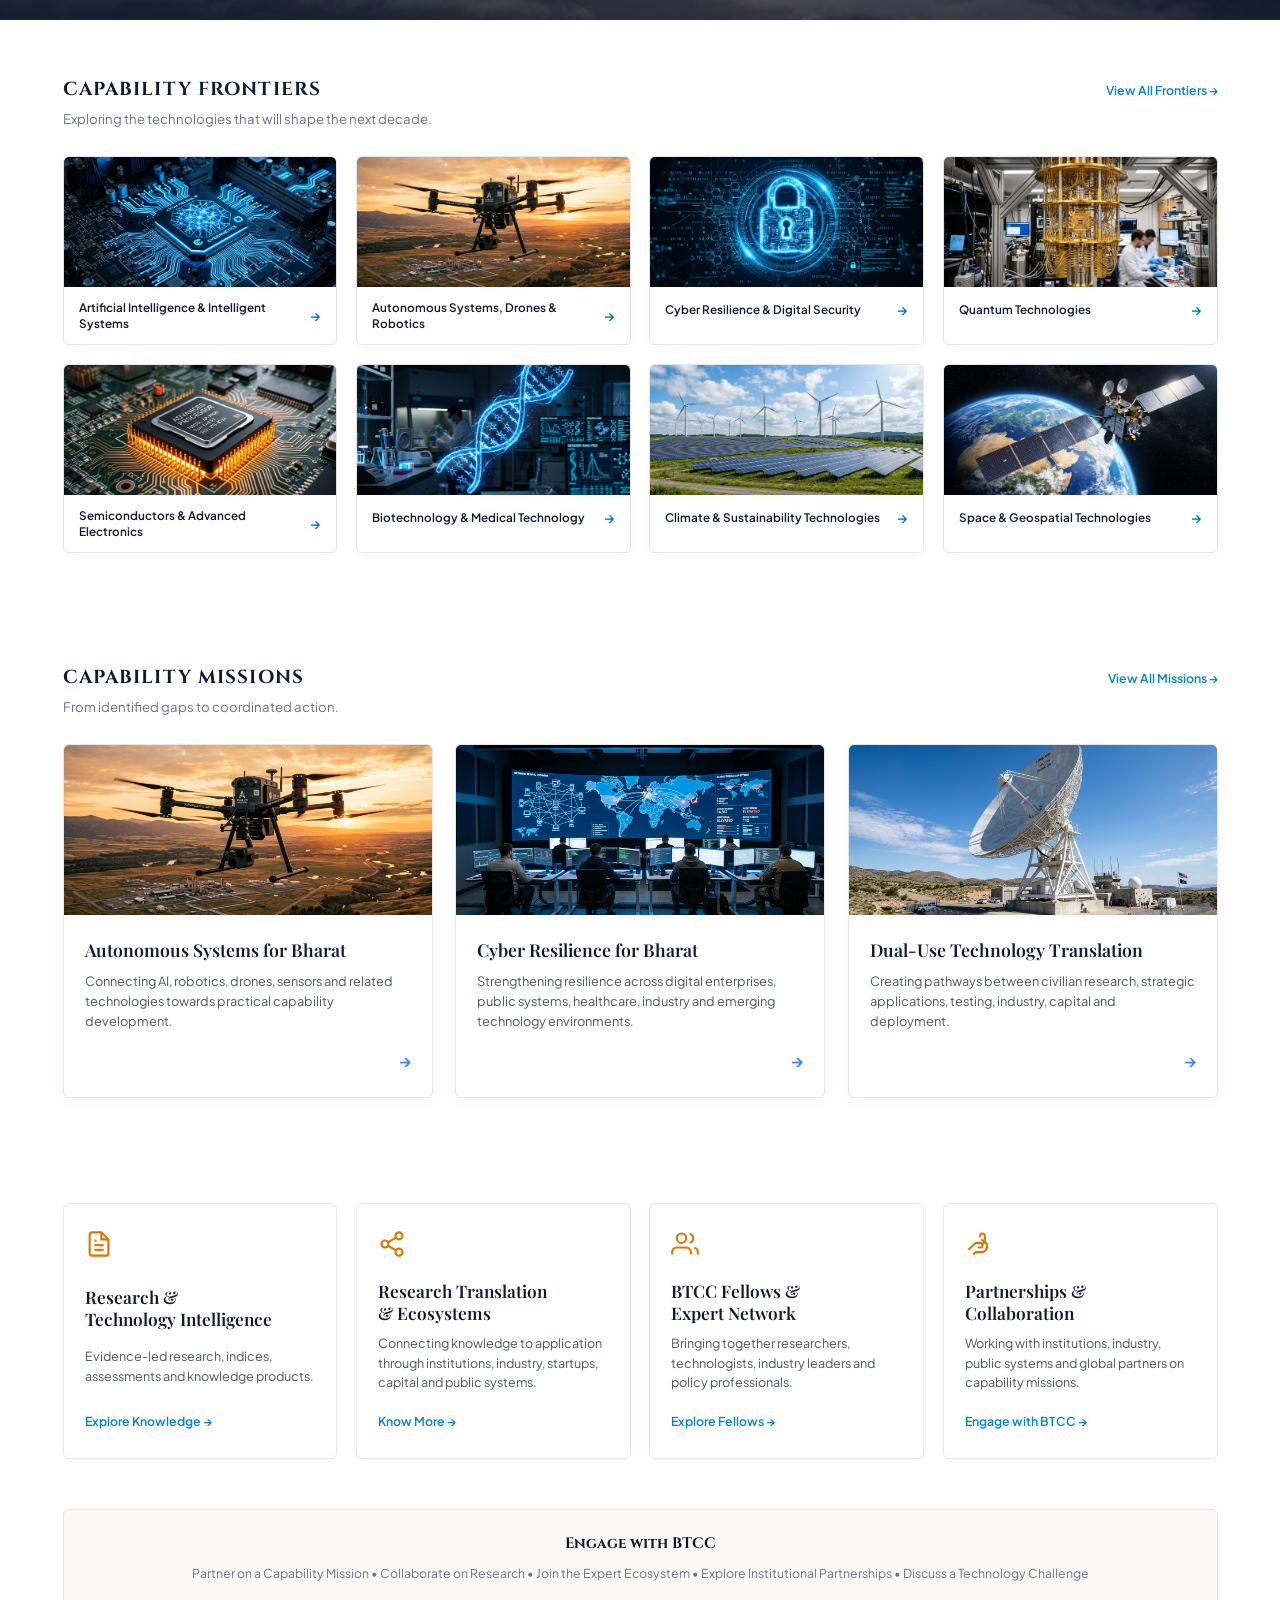
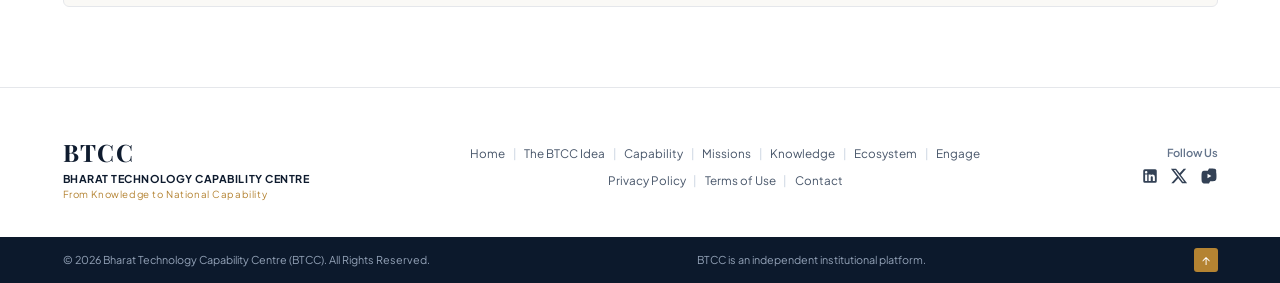
==== commit 669b7291: "divider line in nav logo" ====
--- a/index.html
+++ b/index.html
@@ -25,6 +25,7 @@
       <!-- Brand Logo Left -->
       <a href="index.html" class="brand-box" aria-label="BTCC Home">
         <img src="assets/btcc-logo.svg" alt="BTCC Logo" class="brand-logo-img" />
+        <div class="brand-divider"></div>
         <div class="brand-meta">
           <span class="meta-title">BHARAT TECHNOLOGY<br>CAPABILITY CENTRE</span>
         </div>
--- a/common.css
+++ b/common.css
@@ -293,6 +293,7 @@
   display: flex;
   align-items: center;
   gap: 0.85rem;
+  height: 52px;
 }
 
 .brand-logo-img {
@@ -300,6 +301,24 @@
   width: auto;
   max-width: 100%;
   object-fit: contain;
+  display: block;
+}
+
+.brand-divider {
+  width: 2px;
+  min-width: 2px;
+  height: 52px;
+  background: linear-gradient(
+    to bottom,
+    #f67504 0%,
+    #f67504 33.33%,
+    #ffffff 33.33%,
+    #ffffff 66.66%,
+    #028126 66.66%,
+    #028126 100%
+  );
+  box-shadow: 0 0 1px rgba(0, 0, 0, 0.25);
+  border-radius: 1px;
   display: block;
 }
 
